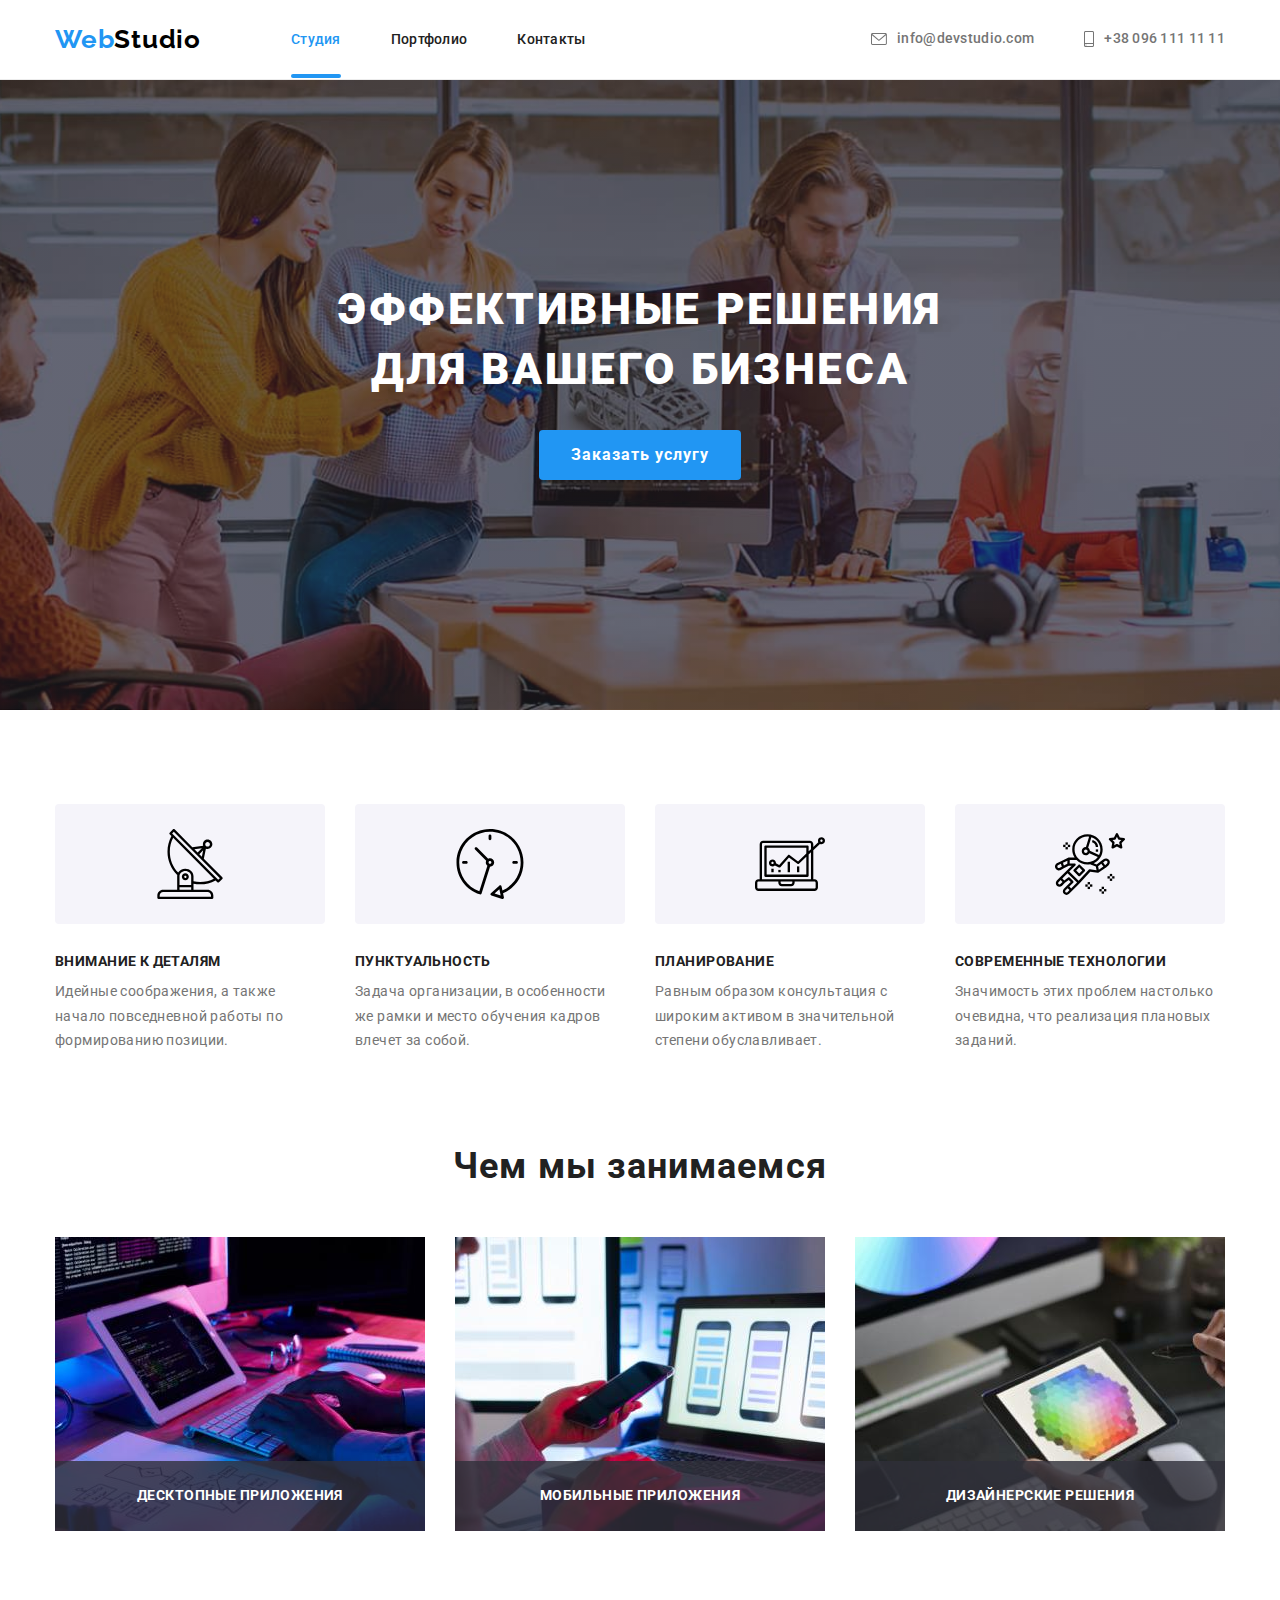
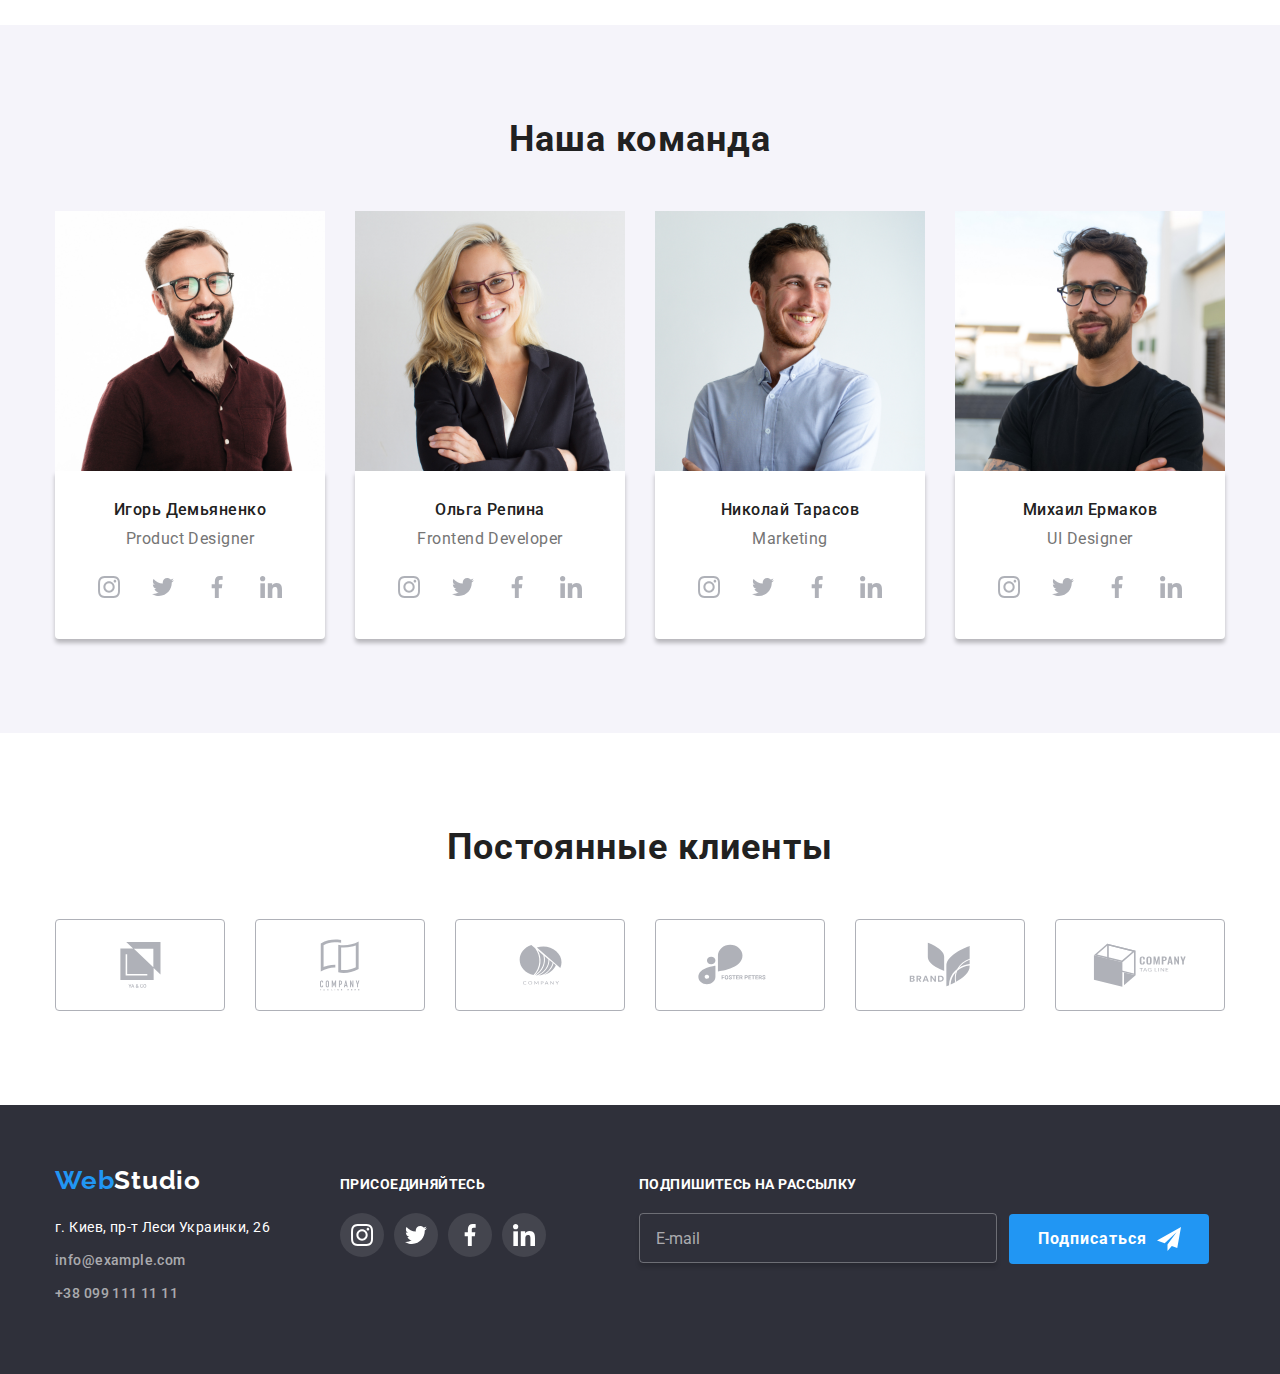
==== index.html @ 52e856c6 "files from homework-7" ====
<!DOCTYPE html>
<html lang="ru">

<head>
    <meta charset="UTF-8">
    <meta http-equiv="X-UA-Compatible" content="IE=edge">
    <meta name="viewport" content="width=device-width, initial-scale=1.0">
    <title>WebStudio</title>
    <link rel="stylesheet" href="https://cdnjs.cloudflare.com/ajax/libs/modern-normalize/1.1.0/modern-normalize.min.css"
        integrity="sha512-wpPYUAdjBVSE4KJnH1VR1HeZfpl1ub8YT/NKx4PuQ5NmX2tKuGu6U/JRp5y+Y8XG2tV+wKQpNHVUX03MfMFn9Q=="
        crossorigin="anonymous" referrerpolicy="no-referrer" />
    <link rel="stylesheet" href="https://cdnjs.cloudflare.com/ajax/libs/modern-normalize/1.1.0/modern-normalize.css"
        integrity="sha512-Y0MM+V6ymRKN2zStTqzQ227DWhhp4Mzdo6gnlRnuaNCbc+YN/ZH0sBCLTM4M0oSy9c9VKiCvd4Jk44aCLrNS5Q=="
        crossorigin="anonymous" referrerpolicy="no-referrer" /> 
    <link rel="preconnect" href="https://fonts.gstatic.com">
    <link rel="preconnect" href="https://fonts.gstatic.com">
    <link
        href="https://fonts.googleapis.com/css2?family=Raleway:wght@700&family=Roboto:wght@400;500;700;900&display=swap"
        rel="stylesheet">
    <link rel="stylesheet" href="./css/main.min.css" />

</head>

<body>
    <!--Шапка-->
    <header class="header">
        <div class="container header__container">
            <nav class="navigation">
                <a href="./index.html" lang="en" target="" rel="" class="logo navigation__logo"><span class="logo--blue">Web</span>Studio</a>
                    <ul class="list-nav header__list-nav">
                        <li class="list-nav__item"><a href="./studio.html" class="list-nav__link-nav list-nav__link-nav--current">Студия</a></li>
                        <li class="list-nav__item"><a href="./portfolio.html" class="list-nav__link-nav">Портфолио</a></li>
                        <li class="list-nav__item"><a href="" class="list-nav__link-nav">Контакты</a></li>
                    </ul>   
            </nav>
                <ul class="list-nav header__list-nav">
                    <li class="list-nav__item">
                        <a href="mailto:info@devstudio.com" class="link-mail-tel">
                            <svg class="contact-icon list-nav__contact-icon" width="16" height="12">
                                <use href="./images/icons.svg#icon-envelope"></use>
                            </svg>
                        info@devstudio.com</a>
                    </li>
                    <li class="list-nav__item">
                        <a href="tel:+380961111111" class="link-mail-tel">
                            <svg class="contact-icon list-nav__contact-icon" width="10" height="16">
                                <use href="./images/icons.svg#icon-smartphone"></use>
                            </svg>
                        +38 096 111 11 11</a>
                    </li>
                </ul>
        </div>
    </header>

    <main>
        <!--Герой + кнопка-->
        <section class="hero">
            <div class="container">
                <h1 class="hero__title">Эффективные решения <br> для вашего бизнеса</h1>
                <button type="button" class="header-button" data-modal-open>Заказать услугу</button>
            </div>
        </section>

        <!--Наши особенности-->
        <section class="section">
            <div class="container our-features">
                <h2 class="title">Наши особенности</h2>
                <ul class="features-list">
                    <li class="features-list__item">
                        <div class="features-icon">
                            <svg width="70" height="70">
                                <use href="./images/icons.svg#icon-antenna"></use>
                            </svg>
                        </div>
                        <h3 class="our-features__title">Внимание к деталям</h3>
                        <p class="features-list__text">Идейные соображения, а также начало повседневной работы по формированию позиции.</p>     
                    </li>
                    <li class="features-list__item">
                        <div class="features-icon">
                            <svg width="70" height="70">
                                <use href="./images/icons.svg#icon-clock"></use>
                            </svg>
                        </div>
                        <h3 class="our-features__title">Пунктуальность</h3>
                        <p class="features-list__text">Задача организации, в особенности же рамки и место обучения кадров влечет за собой.</p>
                    </li>
                    <li class="features-list__item">
                        <div class="features-icon">
                            <svg width="70" height="70">
                                <use href="./images/icons.svg#icon-diagram"></use>
                            </svg>
                        </div>
                        <h3 class="our-features__title">Планирование</h3>
                        <p class="features-list__text">Равным образом консультация с широким активом в значительной степени обуславливает.</p>
                    </li>
                    <li class="features-list__item">
                        <div class="features-icon">
                            <svg width="70" height="70">
                               <use href="./images/icons.svg#icon-astronaut"></use> 
                            </svg>
                        </div>
                        <h3 class="our-features__title">Современные технологии</h3>
                        <p class="features-list__text">Значимость этих проблем настолько очевидна, что реализация плановых заданий.</p>                        
                    </li>
                </ul>
            </div>
        </section>

        <!--Чем мы занимаемся-->
        <section class="what-we-do-section">
            <div class="container">
                <h2 class="what-we-do-section__title">Чем мы занимаемся</h2>
                    <ul class="img-list">
                        <li class="img-list__item">
                            <a href=""><img src="./images/whatarewedoing/box1.jpg" alt="Разработка програмного обеспечения" width="370">
                                <div class="what-we-do-thumb">
                                    <p class="what-we-do-thumb__title">Десктопные приложения </p>
                                </div>
                            </a>
                        </li>
                        <li class="img-list__item">
                            <a href=""><img src="./images/whatarewedoing/box2.jpg" alt="Разработка мобильных приложений" width="370">
                                <div class="what-we-do-thumb">
                                    <p class="what-we-do-thumb__title">Мобильные приложения </p>
                                </div>
                            </a>
                        </li>
                        <li class="img-list__item">
                            <a href=""><img src="./images/whatarewedoing/box3.jpg" alt="Дизайн" width="370">
                                <div class="what-we-do-thumb">
                                    <p class="what-we-do-thumb__title">Дизайнерские решения</p>
                                </div>
                            </a>
                        </li>
                    </ul>
            </div>
        </section>

        <!--Наша команда-->
        <section class="section section--white-background">
            <div class="container our-team">
                <h2 class="our-team__title">Наша команда</h2>
                    <ul class="team-list">
                        <li class="team-list__item">
                            <img src="./images/team/igordem.jpg" alt="Игорь Демьяненко" width="270">
                            <div class="team-member">
                                <h3 class="team-member__title">Игорь Демьяненко</h3>
                                <p class="team-member__text" lang="en">Product Designer</p>
                                <ul class="social-icons-list">
                                    <li class="social-icons-list__item">
                                        <a href="" class="social-icons-link">
                                            <svg class="social-icons-link__svg" width="22" height="22">
                                                <use href="./images/icons.svg#icon-instagram"></use>
                                            </svg>
                                        </a>
                                    </li>
                                    <li class="social-icons-list__item">
                                        <a href="" class="social-icons-link">
                                            <svg class="social-icons-link__svg" width="22" height="22">
                                                <use href="./images/icons.svg#icon-twitter"></use>
                                            </svg>
                                        </a>
                                    </li>
                                    <li class="social-icons-list__item">
                                        <a href="" class="social-icons-link">
                                            <svg class="social-icons-link__svg" class="social-icons-link-inside"width="22" height="22">
                                                <use href="./images/icons.svg#icon-facebook"></use>
                                            </svg>
                                        </a>
                                    </li>
                                    <li class="social-icons-list__item">
                                        <a href="" class="social-icons-link">
                                            <svg class="social-icons-link__svg" width="22" height="22">
                                                <use href="./images/icons.svg#icon-linkedin"></use>
                                            </svg>
                                        </a>
                                    </li>
                                </ul>
                            </div>
                        </li>
                        <li class="team-list__item">
                            <img src="./images/team/olga.jpg" alt="Ольга Репина" width="270"   class="team-photo">
                            <div class="team-member">
                                <h3 class="team-member__title">Ольга Репина</h3>
                                <p class="team-member__text" lang="en">Frontend Developer</p>
                                <ul class="social-icons-list">
                                    <li class="social-icons-list__item">
                                        <a href="" class="social-icons-link">
                                            <svg class="social-icons-link__svg" width="22" height="22">
                                                <use href="./images/icons.svg#icon-instagram"></use>
                                            </svg>
                                        </a>
                                    </li>
                                    <li class="social-icons-list__item">
                                        <a href="" class="social-icons-link">
                                            <svg class="social-icons-link__svg" width="22" height="22">
                                                <use href="./images/icons.svg#icon-twitter"></use>
                                            </svg>
                                        </a>
                                    </li>
                                    <li class="social-icons-list__item">
                                        <a href="" class="social-icons-link">
                                            <svg class="social-icons-link__svg" width="22" height="22">
                                                <use href="./images/icons.svg#icon-facebook"></use>
                                            </svg>
                                        </a>
                                    </li>
                                    <li class="social-icons-list__item">
                                        <a href="" class="social-icons-link">
                                            <svg class="social-icons-link__svg" width="22" height="22">
                                                <use href="./images/icons.svg#icon-linkedin"></use>
                                            </svg>
                                        </a>
                                    </li>
                                </ul>
                            </div>
                        </li>
                        <li class="team-list__item">
                            <img src="./images/team/tarasov.jpg" alt="Николай Тарасов" width="270"  class="team-photo">
                            <div class="team-member">
                                <h3 class="team-member__title">Николай Тарасов</h3>
                                <p class="team-member__text" lang="en">Marketing</p>
                                <ul class="social-icons-list">
                                    <li class="social-icons-list__item">
                                        <a href="" class="social-icons-link">
                                            <svg class="social-icons-link__svg" width="22" height="22">
                                                <use href="./images/icons.svg#icon-instagram"></use>
                                            </svg>
                                        </a>
                                    </li>
                                    <li class="social-icons-list__item">
                                        <a href="" class="social-icons-link">
                                            <svg class="social-icons-link__svg" width="22" height="22">
                                                <use href="./images/icons.svg#icon-twitter"></use>
                                            </svg>
                                        </a>
                                    </li>
                                    <li class="social-icons-list__item">
                                        <a href="" class="social-icons-link">
                                            <svg class="social-icons-link__svg" width="22" height="22">
                                                <use href="./images/icons.svg#icon-facebook"></use>
                                            </svg>
                                        </a>
                                    </li>
                                    <li class="social-icons-list__item">
                                        <a href="" class="social-icons-link">
                                            <svg class="social-icons-link__svg" width="22" height="22">
                                                <use href="./images/icons.svg#icon-linkedin"></use>
                                            </svg>
                                        </a>
                                    </li>
                                </ul>
                            </div>
                        </li>
                        <li class="team-list__item">
                            <img src="./images/team/ermakov.jpg" alt="Михаил Ермаков" width="270" class="team-photo">
                            <div class="team-member">
                                <h3 class="team-member__title">Михаил Ермаков</h3>
                                <p class="team-member__text" lang="en">UI Designer</p>
                                <ul class="social-icons-list">
                                    <li class="social-icons-list__item">
                                        <a href="" class="social-icons-link">
                                            <svg class="social-icons-link__svg" width="22" height="22">
                                                <use href="./images/icons.svg#icon-instagram"></use>
                                            </svg>
                                        </a>
                                    </li>
                                    <li class="social-icons-list__item">
                                        <a href="" class="social-icons-link">
                                            <svg class="social-icons-link__svg" width="22" height="22">
                                                <use href="./images/icons.svg#icon-twitter"></use>
                                            </svg>
                                        </a>
                                    </li>
                                    <li class="social-icons-list__item">
                                        <a href="" class="social-icons-link">
                                            <svg class="social-icons-link__svg" width="22" height="22">
                                                <use href="./images/icons.svg#icon-facebook"></use>
                                            </svg>
                                        </a>
                                    </li>
                                    <li class="social-icons-list__item">
                                        <a href="" class="social-icons-link">
                                            <svg class="social-icons-link__svg" width="22" height="22">
                                                <use href="./images/icons.svg#icon-linkedin"></use>
                                            </svg>
                                        </a>
                                    </li>
                                </ul>
                            </div>
                        </li>
                    </ul>
            </div>
        </section>
        
        <!--Наші клієнти-->

        <section class="our-customers">
            <div class="container">
                <h2 class="our-customers__title">Постоянные клиенты</h2>
                <ul class="our-customer-list">
                    <li class="our-customer-list__item">
                        <a href="" class="our-customer-link">
                            <svg class="our-customer-link__icon" width="41" height="46">
                                <use href="./images/icons.svg#icon-yaco"></use>
                            </svg>
                        </a>
                    </li>
                    <li class="our-customer-list__item">
                        <a href="" class="our-customer-link">
                            <svg class="our-customer-link__icon" width="40" height="52">
                                <use href="./images/icons.svg#icon-company"></use>
                            </svg>
                        </a>
                    </li>
                    <li class="our-customer-list__item">
                        <a href="" class="our-customer-link">
                            <svg class="our-customer-link__icon" width="43" height="41">
                                <use href="./images/icons.svg#icon-zernyatko"></use>
                            </svg>
                        </a>
                    </li>
                    <li class="our-customer-list__item">
                        <a href="" class="our-customer-link">
                            <svg class="our-customer-link__icon" width="84" height="41">
                                <use href="./images/icons.svg#icon-capli"></use>
                            </svg>
                        </a>
                    </li>
                    <li class="our-customer-list__item">
                        <a href="" class="our-customer-link">
                            <svg class="our-customer-link__icon" width="62" height="45">
                                <use href="./images/icons.svg#icon-brand"></use>
                            </svg>
                        </a>
                    </li>
                    <li class="our-customer-list__item">
                        <a href="" class="our-customer-link">
                            <svg class="our-customer-link__icon" width="94" height="44">
                                <use href="./images/icons.svg#icon-square"></use>
                            </svg>
                        </a>
                    </li>
                </ul>
            </div>
        </section>
    </main>

    <!-- Футер -->

    <footer class="footer">
        <div class="container footer__container">
            <div>
            <h2 class="footer__logo"> 
            <a href="./index.html" lang="en" target="" rel="" class="logo"><span class="logo--blue">Web</span><span class="logo--white">Studio</span></a></h2>
                <address class="address-footer">
                    <p class="address-footer__text">г. Киев, пр-т Леси Украинки, 26 <br></p>
                        <a href="mailto:info@example.com" class="link-mail-tel address-footer__link-mail-tel">info@example.com</a>
                        <a href="tel:+380991111111" class="link-mail-tel address-footer__link-mail-tel">+38 099 111 11 11</a>
                </address>
            </div>
            <div class="social-link-thumb footer__social-link-thumb">
                <h2 class="social-link-thumb__title">Присоединяйтесь</h2>
                    <ul class="social-icons-list">
                        <li class="social-icons-list__item">
                            <a href="" class="social-icons-link social-icons-link--grey">
                                <svg class="social-icons-link__svg--white" width="22" height="22">
                                    <use href="./images/icons.svg#icon-instagram"></use>
                                </svg>
                            </a>
                        </li>
                        <li class="social-icons-list__item">
                            <a href="" class="social-icons-link social-icons-link--grey">
                                <svg class="social-icons-link__svg--white" width="22" height="22">
                                    <use href="./images/icons.svg#icon-twitter"></use>
                                </svg>
                            </a>
                        </li>
                        <li class="social-icons-list__item">
                            <a href="" class="social-icons-link social-icons-link--grey">
                                <svg class="social-icons-link__svg--white" width="22" height="22">
                                    <use href="./images/icons.svg#icon-facebook"></use>
                                </svg>
                            </a>
                        </li>
                        <li class="social-icons-list__item">
                            <a href="" class="social-icons-link social-icons-link--grey">
                                <svg class="social-icons-link__svg--white" width="22" height="22">
                                    <use href="./images/icons.svg#icon-linkedin"></use>
                                </svg>
                            </a>
                        </li>
                    </ul>
            </div>
            <form class="sign-up footer__sign-up">
                <label for="user-email" class="sign-up__text">Подпишитесь на рассылку</label>
                <div class="telegram-sign-up-thumb">
                    <input type="email" name="user-email" id="user-email" placeholder="E-mail" class="sign-up-input footer__sign-up-input" required>
                    <button type="submit" class="sign-up-button">
                        <span>Подписаться</span>
                        <svg class="sign-up-icon sign-up-icon__sign-up-button">
                            <use href="./images/icons.svg#icon-icon-send"></use>
                        </svg>
                    </button>
                </div>
            
            </form>
        </div>
    </footer>

    <!-- Модальне вікно -->

    <div class="backdrop is-hidden" data-modal>
        <div class="modal">
            <p></p>
            <button type="button" data-modal-close class="close-button">
                <svg class="close-button__icon" width="18" height="18">
                    <use href="./images/icons.svg#icon-close-icon"></use>
                </svg>
            </button>
                <form action="#" class="modal-form">
                    <p class="modal-form__title">Оставьте свои данные, мы вам перезвоним</p>
                    <label class="modal-form-field modal-form__modal-form-field">
                        Имя
                        <span class="modal-form-input-wrapper modal-form__modal-form-input-wrapper">
                            <input type="text" class="modal-form-input-wrapper__input" name="user-name" minlength="2" pattern="[a-zA-Zа-яёА-ЯЁ]+"
                                title="Имя должно содержать символы кирилицы или латиницы" required>
                            <svg class="modal-form-input-wrapper__icon"  width="12" height="12">  
                                    <use href="./images/icons.svg#icon-person"></use>  
                            </svg>
                        </span>
                    </label>
                    <label class="modal-form-field modal-form__modal-form-field">
                        Телефон
                        <span class="modal-form-input-wrapper modal-form__modal-form-input-wrapper">
                            <input type="tel" class="modal-form-input-wrapper__input" name="user-phone" pattern="[0-9]{3}-[0-9]{3}-[0-9]{2}-[0-9]{2}"
                                title="096-000-00-00" required>
                            <svg class="modal-form-input-wrapper__icon" width="18" height="18">
                                <use href="./images/icons.svg#icon-phone-black"></use>
                            </svg>
                        </span>
                
                    </label>
                    <label class="modal-form-field modal-form__modal-form-field">
                        Почта
                        <span class="modal-form-input-wrapper modal-form__modal-form-input-wrapper">
                            <input type="email" class="modal-form-input-wrapper__input" name="email" title="mail@mail.com" required>
                            <svg class="modal-form-input-wrapper__icon" width="18" height="18">
                                <use href="./images/icons.svg#icon-email-black"></use>
                            </svg>
                        </span>
                    
                    </label>
                    <label class="modal-form-field modal-form__modal-form-field">
                        Комментарий
                        <textarea name="user-message" class="modal-form-field__modal-form-message" placeholder="Введите текст"></textarea>
                    </label>
                    <span class="modal-form-input-wrapper modal-form__modal-form-input-wrapper accept-policy__modal-form-input-wrapper">
                        <input type="checkbox" class="modal-form-checkbox visually-hidden" id="accept-policy" required>
                        <label for="accept-policy" class="modal-form-checkbox-label modal-form-input-wrapper__modal-form-checkbox-label">Соглашаюсь с рассылкой и принимаю&nbsp;<a href="#"
                                class="modal-form-label-link">Условия договора</a></label>
                    </span>
                    <button type="submit" class="modal-form-btn">Отправить</button>
                
                </form>
        </div>
    </div>
<script src="./js/modal.js"></script>
</body>
</html>

<body class="c">
    
</body>
---- css/main.min.css ----
:root{--main-black-color: #212121;--active-link: #2196f3;--paragraphs-and-contacts: #757575;--logo-black: #000000;--main-white: #ffffff;--footer-head-color-link-tel: rgba(255, 255, 255, 0.6);--hero-footer-background: #2f303a;--button-shadow: rgba(0, 0, 0, 0.15);--background-button: #f5f4fa;--secondary-font-family: "Raleway";--secondary-background-color: #f5f4fa;--border: #eeeeee;--hero-color-third: #c4c4c4;--logo-color: #afb1b8}.visually-hidden{position:absolute !important;clip:rect(1px 1px 1px 1px);clip:rect(1px, 1px, 1px, 1px);padding:0 !important;border:0 !important;height:1px !important;width:1px !important;overflow:hidden}html{box-sizing:border-box}*,*::before,*::after{box-sizing:inherit}h1,h2,h3,h4,p,ul,li{margin-top:0;margin-bottom:0;padding-top:0;padding-bottom:0;padding-left:0}img{display:block;max-width:100%;height:auto}body{font-family:Roboto, sans-serif;color:#212121;margin:0}a{text-decoration:none}ul{list-style:none}header{padding-top:24px;padding-bottom:24px}address{font-style:normal}.container{width:1200px;margin-right:auto;margin-left:auto;padding-left:15px;padding-right:15px}.section{padding-top:94px;padding-bottom:94px}.logo{font-family:var(--secondary-font-family);font-weight:bold;font-size:26px;line-height:1.19;letter-spacing:.03em;color:var(--logo-black)}.logo--blue{color:var(--active-link)}.logo--white{color:var(--main-white)}.navigation__logo{margin-right:90px}.header-button{background:var(--active-link);border:none;display:block;border-radius:4px;font-weight:bold;font-size:16px;line-height:1.87;letter-spacing:0.06em;color:var(--main-white);padding:10px 32px;margin:30px auto;font-family:inherit;cursor:pointer}.social-icons-list__item:not(:last-child){margin-right:10px}.social-icons-link{display:flex;justify-content:center;align-items:center;width:44px;height:44px;border-radius:50%;background-color:transparent;transition-property:background-color;transition-duration:250ms;transition-timing-function:cubic-bezier(0.4, 0, 0.2, 1)}.social-icons-link:hover,.social-icons-link:focus{background-color:var(--active-link)}.social-icons-link:hover .social-icons-link__svg,.social-icons-link:focus .social-icons-link__svg{fill:var(--main-white)}.social-icons-link__svg{fill:var(--logo-color);transition-property:fill;transition-duration:250ms;transition-timing-function:cubic-bezier(0.4, 0, 0.2, 1)}.social-icons-list{display:flex}.social-icons-link--grey{background-color:rgba(255,255,255,0.1);transition:background-color 250ms cubic-bezier(0.4, 0, 0.2, 1)}.social-icons-link__svg--white{fill:#ffffff}.social-icons-link--grey:hover,.social-icons-link--grey:focus{background-color:var(--active-link)}.projects-button{padding-right:22px;padding-left:22px;padding-top:6px;padding-bottom:6px;background-color:var(--background-button);border-radius:4px;font-style:normal;font-weight:500;font-size:16px;line-height:1.62;border-style:none;letter-spacing:0.03em;color:var(--main-black-color);font-family:inherit;transition:background-color 250ms cubic-bezier(0.4, 0, 0.2, 1),color 250ms cubic-bezier(0.4, 0, 0.2, 1),box-shadow 250ms cubic-bezier(0.4, 0, 0.2, 1)}.projects-button:hover,.projects-button:focus{background-color:var(--active-link);cursor:pointer;color:var(--main-white);box-shadow:0px 4px 4px var(--button-shadow)}.backdrop{position:fixed;top:0;left:0;width:100vw;height:100vh;background-color:rgba(0,0,0,0.2);opacity:1;visibility:visible;transition:opacity 500ms linear, visibility 500ms linear}.backdrop.is-hidden{opacity:0;pointer-events:none;visibility:hidden}.close-button{position:absolute;display:flex;justify-content:center;align-items:center;background-color:transparent;border:1px solid rgba(0,0,0,0.1);border-radius:50%;width:30px;height:30px;top:8px;right:8px;cursor:pointer}.close-button:hover,.close-button:focus{border-color:var(--active-link)}.close-button:hover .close-button__icon,.close-button:focus .close-button__icon{fill:#2196f3}.modal{position:absolute;display:flex;padding:40px;width:528px;height:581px;transform:translate(-50%, -50%);top:50%;left:50%;background-color:#ffffff;box-shadow:0px 1px 3px rgba(0,0,0,0.12),0px 1px 1px rgba(0,0,0,0.14),0px 2px 1px rgba(0,0,0,0.2);border-radius:4px}.modal-form{display:flex;flex-direction:column;margin:auto}.modal-form__title{text-align:center;margin-bottom:12px;font-family:Roboto;font-weight:bold;font-size:20p;line-height:1.15;letter-spacing:.03em}.modal-form-field{font-size:12px;line-height:1.16;letter-spacing:.01em}.modal-form__modal-form-field{margin-bottom:10px}.modal-form-input-wrapper{position:relative;display:block}.modal-form__modal-form-input-wrapper{margin-top:6px}.accept-policy__modal-form-input-wrapper{display:inline-flex;position:relative;justify-content:center;margin-top:0px}.modal-form-checkbox{top:10px;left:16px}.modal-form-input-wrapper__input{width:100%;height:40px;border:1px solid rgba(33,33,33,0.2);border-radius:4px;padding-left:42px;transition:border-color 250ms linear}.modal-form-input-wrapper__input:focus{outline:var(--active-link);border-color:var(--active-link)}.modal-form-input-wrapper__icon{position:absolute;display:block;top:50%;left:12px;transform:translateY(-50%);fill:black}.modal-form-input-wrapper__input:focus+.modal-form-input-wrapper__icon{fill:var(--active-link)}.modal-form-field__modal-form-message{width:100%;height:120px;margin-top:6px;border:1px solid rgba(33,33,33,0.2);border-radius:4px;padding:12px 16px;resize:none;transition:background-color 250ms linear}.modal-form-field__modal-form-message::placeholder{color:rgba(117,117,117,0.5)}.modal-form-field__modal-form-message:focus{outline:var(--active-link);border-color:var(--active-link);resize:none}.modal-form-checkbox-label{display:flex;align-items:center;font-family:Roboto;font-size:14px;line-height:1.71;letter-spacing:.03em}.modal-form-checkbox:checked+.modal-form-checkbox-label::before{width:16px;height:15px;background-image:url(../images/icon_check.svg)}.modal-form-checkbox:focus+.modal-form-checkbox-label::before{outline:1px solid var(--active-link)}.modal-form-checkbox-label::before{display:block;content:"";width:16px;height:15px;cursor:pointer;margin-right:10px;background-image:url(../images/Vector-checkbox.svg)}.modal-form-input-wrapper__modal-form-checkbox-label{margin-left:auto;margin-right:auto;margin-bottom:30px}.modal-form-label-link{text-decoration:underline;color:#2196f3}.modal-form-btn{margin:0 auto;width:200px;height:50px;background:var(--active-link);border:none;display:block;border-radius:4px;font-weight:bold;font-size:16px;line-height:1.87;letter-spacing:0.06em;color:var(--main-white);padding:10px 55px;font-family:inherit;cursor:pointer;box-shadow:0px 4px 4px rgba(0,0,0,0.15)}.sign-up-button{display:flex;align-items:center;border:none;border-radius:4px;padding-top:10px;padding-bottom:10px;padding-left:29px;padding-right:28px;font-weight:bold;font-size:16px;line-height:1.88;letter-spacing:.06em;color:var(--main-white);background-color:var(--active-link);cursor:pointer;text-align:center}.sign-up-icon{fill:var(--main-white);width:24px;height:24px}.sign-up-icon__sign-up-button{margin-left:10px}.header__container{display:flex;align-items:center}.header{border-bottom-width:1px;border-bottom-style:solid;border-bottom-color:#ececec}.list-nav{display:flex;align-items:center}.header__list-nav{margin-left:auto}.navigation{display:flex;align-items:center}.list-nav__link-nav{position:relative;font-weight:500;font-size:14px;line-height:1.14;letter-spacing:.02em;text-decoration:none;color:var(--main-black-color);padding-top:10px;padding-bottom:10px;transition-property:color;transition-duration:250ms;transition-timing-function:cubic-bezier(0.4, 0, 0.2, 1)}.list-nav__link-nav:hover,.list-nav__link-nav:focus{color:var(--active-link)}.list-nav__link-nav::after{position:absolute;display:block;content:"";width:100%;height:4px;background-color:var(--active-link);border-radius:2px;bottom:-21px;left:0;opacity:0;transition:transform 250ms cubic-bezier(0.4, 0, 0.2, 1),opacity 250ms cubic-bezier(0.4, 0, 0.2, 1)}.list-nav__link-nav:hover::after,.list-nav__link-nav:focus::after{transform:scaleX(0.5);opacity:1}.list-nav__link-nav--current{color:var(--active-link)}.list-nav__link-nav--current::after{opacity:1}.list-nav__link-nav--current::after{opacity:1}.list-nav__item:not(:last-child){margin-right:50px}.link-mail-tel{font-weight:500;font-size:14px;line-height:1.14;letter-spacing:.02em;text-decoration:none;display:flex;align-items:center;color:var(--paragraphs-and-contacts);transition-property:color;transition-duration:250ms;transition-timing-function:cubic-bezier(0.4, 0, 0.2, 1)}.link-mail-tel:hover,.link-mail-tel:focus{color:var(--active-link)}.link-mail-tel:hover .contact-icon,.link-mail-tel:focus .contact-icon{fill:var(--active-link)}.list-nav__tel{display:flex;align-items:center}.contact-icon{fill:var(--paragraphs-and-contacts);transition-property:fill;transition-duration:250ms;transition-timing-function:cubic-bezier(0.4, 0, 0.2, 1)}.list-nav__contact-icon{margin-right:10px}.hero{padding-top:200px;padding-bottom:200px;text-align:center;max-width:1600px;margin-right:auto;margin-left:auto;background-image:linear-gradient(rgba(47,48,58,0.4), rgba(47,48,58,0.4)),url(../images/hero-backround/hero.jpg);background-position:center;background-repeat:no-repeat;background-size:cover;background-clip:padding-box;background-color:var(--hero-color-third)}.hero__title{font-weight:900;font-size:44px;line-height:1.36;letter-spacing:.06em;text-align:center;text-transform:uppercase;color:var(--main-white)}.footer{padding-top:60px;padding-bottom:60px;background:var(--hero-footer-background)}.social-link-thumb__title{font-family:Roboto;font-weight:bold;font-size:14px;line-height:1.14;letter-spacing:.03em;text-transform:uppercase;color:var(--main-white);margin-bottom:20px}.footer__logo{margin-bottom:20px}.address-footer__text,.address-footer__link-mail-tel{margin-bottom:9px;display:block}.address-footer__text{font-size:14px;line-height:1.71;letter-spacing:.03em;color:var(--main-white)}.address-footer__link-mail-tel{font-size:14px;line-height:1.71;letter-spacing:.03em;color:var(--footer-head-color-link-tel)}.link-mail-tel-footer{display:block;transition:color 250ms cubic-bezier(0.4, 0, 0.2, 1)}.link-mail-tel-footer:focus,.link-mail-tel-footer:hover{color:#2196f3}.footer__container{display:flex;align-items:baseline}.footer__social-link-thumb{margin-left:70px}.sign-up__text{color:var(--main-white);font-weight:bold;font-size:14px;line-height:1.14;letter-spacing:.03em;text-transform:uppercase;align-self:flex-start}.telegram-sign-up-thumb{display:flex;align-items:baseline}.footer__sign-up{margin-left:93px}.sign-up-input{width:358px;height:50px;padding:15px 16px;border:1px solid rgba(255,255,255,0.3);border-radius:4px;box-shadow:0px 4px 4px rgba(0,0,0,0.15);background-color:transparent;color:var(--main-white)}.sign-up-input::placeholder{color:rgba(255,255,255,0.6)}.footer__sign-up-input{margin-top:20px;margin-right:12px}.features-list{display:flex}.features-list__item:not(:last-child){margin-right:30px}.what-we-do-section{padding-bottom:94px}.our-features__title{font-weight:bold;font-size:14px;line-height:1.14;letter-spacing:.03em;text-transform:uppercase;color:var(--main-black-color);margin-bottom:10px}.title{display:none}.features-list__text{width:270px;font-size:14px;line-height:1.72;letter-spacing:.03em;color:var(--paragraphs-and-contacts)}.features-icon{background-color:var(--secondary-background-color);width:270px;height:120px;display:flex;justify-content:center;align-items:center;margin-bottom:30px;border-radius:4px}.img-list{display:flex}.img-list__item{justify-content:space-between;position:relative}.img-list__item:not(:last-child){margin-right:30px}.what-we-do-section__title,.our-team__title{font-style:normal;font-weight:bold;font-size:36px;line-height:1.16;letter-spacing:.03em;text-align:center;color:var(--main-black-color);margin-bottom:50px}.what-we-do-thumb{position:absolute;display:flex;justify-content:center;align-items:center;width:100%;height:70px;background-color:rgba(47,48,58,0.8);bottom:0;right:0;overflow:auto}.what-we-do-thumb__title{text-transform:uppercase;color:#ffffff;font-family:inherit;font-style:normal;font-weight:bold;font-size:14px;line-height:1.14;letter-spacing:.03em}.section--white-background{background-color:var(--secondary-background-color)}.team-list{display:flex;margin-top:-30px;margin-left:-30px;flex-wrap:wrap}.team-list__item{margin-left:30px;margin-top:30px;flex-basis:calc((100% - 120px) / 4)}.team-member{display:flex;align-items:center;flex-direction:column;justify-content:center;background-color:var(--main-white);padding-right:auto;padding-left:auto;padding-top:30px;padding-bottom:30px;box-shadow:0px 4px 4px rgba(0,0,0,0.25);border-bottom-right-radius:4px;border-bottom-left-radius:4px}.team-member__title{margin-bottom:10px;font-weight:500;font-size:16px;line-height:1.18;letter-spacing:.03em;color:var(--main-black-color)}.team-member__text{margin-bottom:16px;font-size:16px;line-height:1.18;letter-spacing:.03em;color:var(--paragraphs-and-contacts)}.our-customers{padding-top:94px;padding-bottom:94px}.our-customers__title{margin-bottom:50px;justify-content:center;display:flex;font-size:36px;line-height:1.16;letter-spacing:.03em;color:var(--main-black-color)}.our-customer-list{display:flex;justify-content:space-between}.our-customer-list__item{display:flex}.our-customer-link{display:flex;width:170px;height:92px;border:1px solid var(--logo-color);border-radius:4px;justify-content:center;align-items:center;transition-property:border-color;transition-duration:250ms;transition-timing-function:cubic-bezier(0.4, 0, 0.2, 1)}.our-customer-link:focus,.our-customer-link:hover{border-color:var(--active-link)}.our-customer-link:focus .our-customer-link__icon,.our-customer-link:hover .our-customer-link__icon{fill:var(--active-link)}.our-customer-link__icon{fill:var(--logo-color);transition-property:fill;transition-duration:250ms;transition-timing-function:cubic-bezier(0.4, 0, 0.2, 1)}.button-section{padding-top:98px;padding-bottom:90px}.button-section__title{display:none}.portfolio-name{padding-top:20px;padding-bottom:20px;padding-right:24px;padding-left:24px;border-top:transparent;border-right-width:1px;border-right-style:solid;border-right-color:var(--border);border-left-width:1px;border-left-style:solid;border-left-color:var(--border);border-bottom-width:1px;border-bottom-style:solid;border-bottom-color:var(--border)}.portfolio-name__title{margin-bottom:4px;font-weight:bold;font-size:18px;line-height:2;letter-spacing:.06em;color:var(--main-black-color)}.button-list{display:flex;flex-wrap:wrap;justify-content:center;margin-bottom:50px}.button-section__button-list{margin-left:-8px;margin-top:-8px}.button-list__item{flex-basis:calc(100% - 40px)/5;margin-left:8px;margin-top:8px}.portfolio-name__text{font-size:16px;line-height:1.87;letter-spacing:.03em;color:var(--paragraphs-and-contacts)}.portfolio-list{display:flex;flex-wrap:wrap;margin-top:-30px;margin-left:-30px}.portfolio-list__item{margin-top:30px;margin-left:30px;flex-basis:calc((100% - 90px) / 3)}.portfolio-list__link:hover .portfolio-list-thumb,.portfolio-list__link:focus .portfolio-list-thumb{box-shadow:0px 1px 1px rgba(0,0,0,0.12),0px 4px 4px rgba(0,0,0,0.06),1px 4px 6px rgba(0,0,0,0.16);border-color:transparent}.portfolio-list-thumb{transition-property:box-shadow;transition-duration:250ms;transition-timing-function:cubic-bezier(0.4, 0, 0.2, 1)}.portfolio-list__link{transition-property:box-shadow;transition-duration:250ms;transition-timing-function:cubic-bezier(0.4, 0, 0.2, 1)}.portfolio-list-thumb__img{position:relative;overflow:hidden}.portfolio-list-thumb__text{position:absolute;background-color:rgba(33,150,243,0.9);color:#ffffff;top:0;bottom:0;height:100%;width:100%;overflow:auto;padding:63px 24px;font-size:18px;line-height:1.55;letter-spacing:.03em;opacity:0;transform:translateY(100%);transition:transform 250ms cubic-bezier(0.4, 0, 0.2, 1),opacity 250ms cubic-bezier(0.4, 0, 0.2, 1)}.portfolio-list__link:focus .portfolio-list-thumb__text,.portfolio-list__link:hover .portfolio-list-thumb__text,.portfolio-list__link:focus .portfolio-list-thumb__text{transform:translateY(0%);opacity:1}
/*# sourceMappingURL=main.min.css.map */
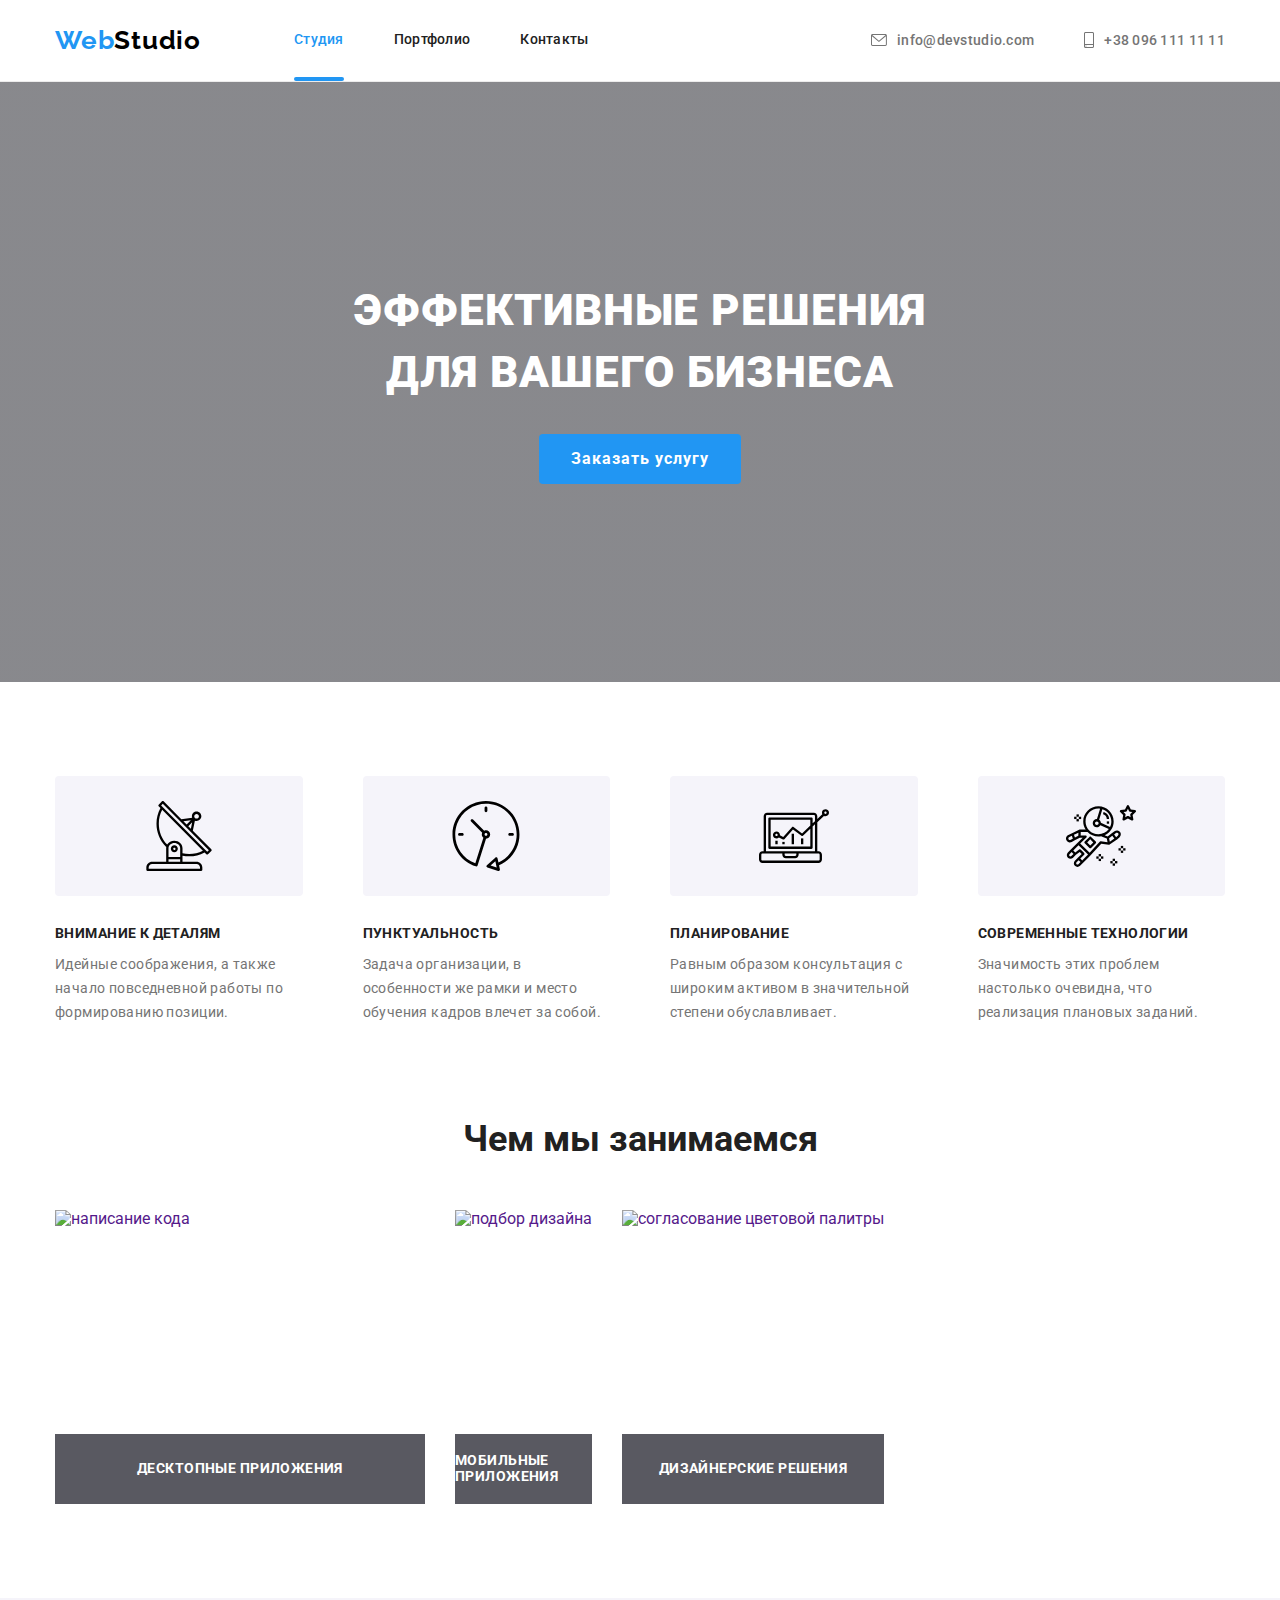
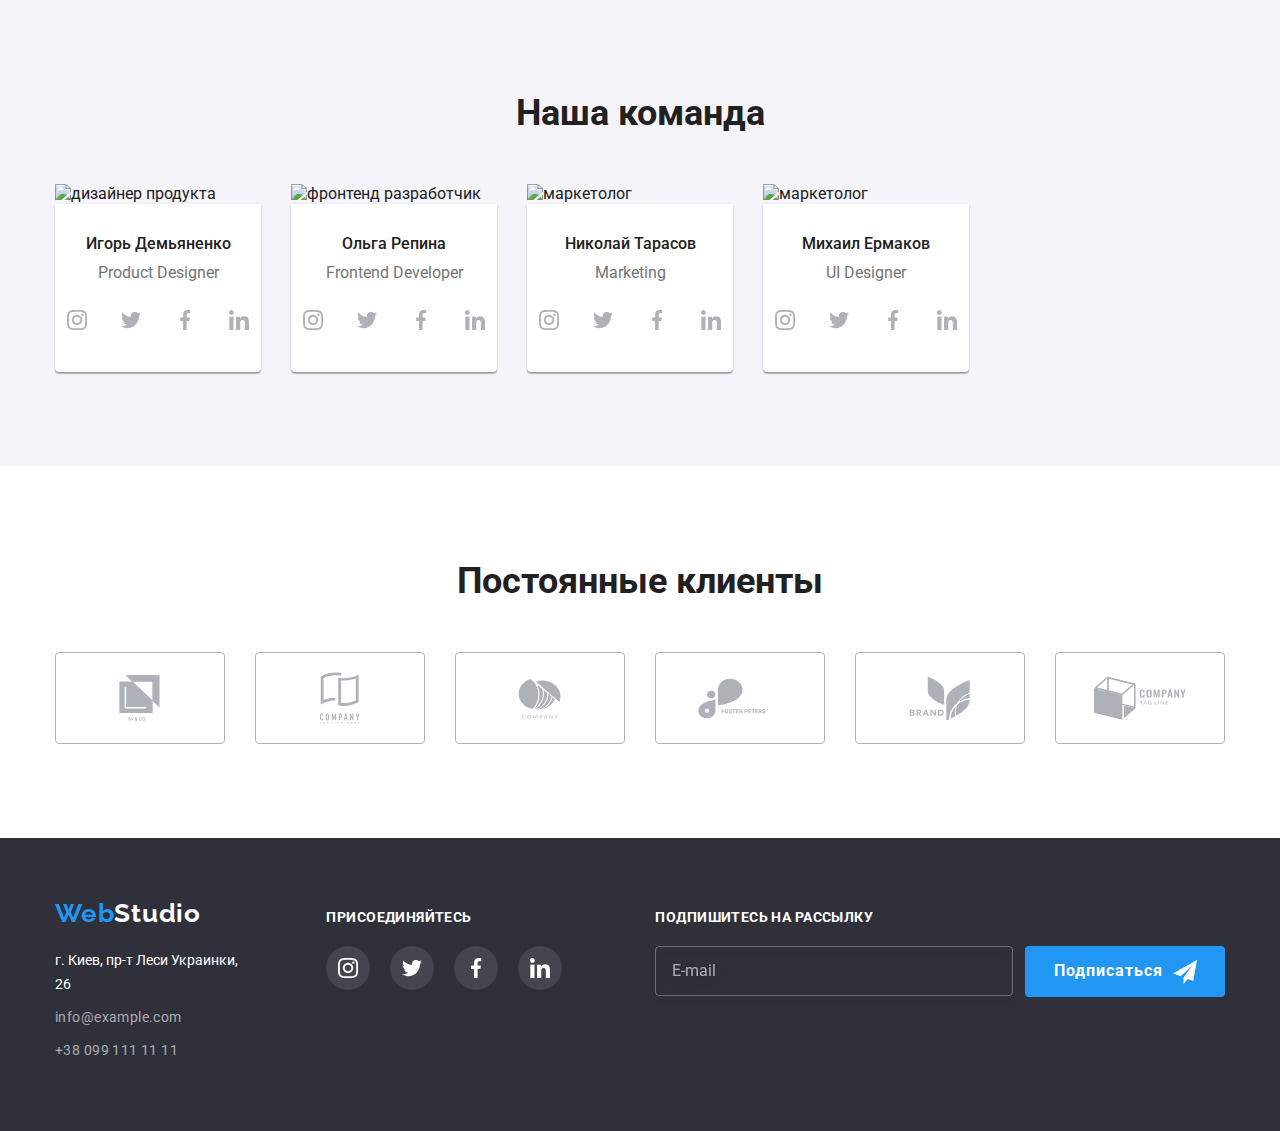
==== commit 31d4d58d: "доделка восьмой" ====
--- a/index.html
+++ b/index.html
@@ -27,108 +27,167 @@
         <div class="container header__container">
             <nav class="navigation">
                 <a href="./index.html" lang="en" target="" rel="" class="logo navigation__logo"><span class="logo--blue">Web</span>Studio</a>
-                    <ul class="list-nav header__list-nav">
-                        <li class="list-nav__item"><a href="./studio.html" class="list-nav__link-nav list-nav__link-nav--current">Студия</a></li>
-                        <li class="list-nav__item"><a href="./portfolio.html" class="list-nav__link-nav">Портфолио</a></li>
-                        <li class="list-nav__item"><a href="" class="list-nav__link-nav">Контакты</a></li>
+                    <ul class="site-nav">
+                        <li class="site-nav__item"><a href="./studio.html" class="site-nav__link site-nav__link--current">Студия</a></li>
+                        <li class="site-nav__item"><a href="./portfolio.html" class="site-nav__link">Портфолио</a></li>
+                        <li class="site-nav__item"><a href="" class="site-nav__link">Контакты</a></li>
                     </ul>   
+                <button type="button" class="burger-menu" data-menu-open>
+                    <svg class="burger-menu__icon">
+                        <use href="./images/icons.svg#icon-menu_40px" class="burger-menu__icon-item"></use>
+                    </svg>
+                </button>
             </nav>
-                <ul class="list-nav header__list-nav">
-                    <li class="list-nav__item">
-                        <a href="mailto:info@devstudio.com" class="link-mail-tel">
-                            <svg class="contact-icon list-nav__contact-icon" width="16" height="12">
+                <ul class="contacts header__contacts">
+                    <li class="contacts__item">
+                        <a href="mailto:info@devstudio.com" class="contacts__link">
+                            <svg class="contacts__icon" width="16" height="12">
                                 <use href="./images/icons.svg#icon-envelope"></use>
                             </svg>
                         info@devstudio.com</a>
                     </li>
-                    <li class="list-nav__item">
-                        <a href="tel:+380961111111" class="link-mail-tel">
-                            <svg class="contact-icon list-nav__contact-icon" width="10" height="16">
+                    <li class="contacts__item">
+                        <a href="tel:+380961111111" class="contacts__link">
+                            <svg class="contacts__icon" width="10" height="16">
                                 <use href="./images/icons.svg#icon-smartphone"></use>
                             </svg>
                         +38 096 111 11 11</a>
                     </li>
                 </ul>
         </div>
+
+        <!--mobile menu -->
+        
+        <div class="mobile-menu" data-menu>
+            <button type="button" class="mobile-menu__close-button" data-menu-close>
+                <svg class="mobile-menu__icon">
+                    <use href="./images/icons.svg#icon-close_40px" class="mobile-menu__icon-cross"></use>
+                </svg>
+            </button>
+            <nav class="mobile-navigation navigation">
+                <ul class="mobile-nav-list site-nav">
+                    <li class="site-nav__item list"><a href="./index.html" class="site-nav__link site-nav__link--current">Студия</a></li>
+                    <li class="site-nav__item list"><a href="./portfolio.html" class="site-nav__link">Портфолио</a></li>
+                    <li class="site-nav__item list"><a href="" class="site-nav__link">Контакты</a></li>
+                </ul>
+            </nav>
+            <div class="mobile-menu__contacts">
+                <ul class="mobile-auth-list contacts">
+                    <li class="contacts__item list">
+                        <a href="tel:+380961111111" class="contacts__link contacts__link--mob">+38 096 111 11 11</a>
+                    </li>
+                    <li class="contacts__item list">
+                        <a href="mailto:info@devstudio.com" class="contacts__link">info@devstudio.com</a>
+                    </li>
+                
+                </ul>
+                <ul class="mobile-social">
+                    <li class="mobile-social__item list"><a href="" class="mobile-social__link">Instagram</a></li>
+                    <li class="mobile-social__item list"><a href="" class="mobile-social__link">Twitter</a></li>
+                    <li class="mobile-social__item list"><a href="" class="mobile-social__link">Facebook</a></li>
+                    <li class="mobile-social__item list"><a href="" class="mobile-social__link">LinkedIn</a></li>
+                </ul>
+            </div>
+            
+        </div>
     </header>
+    
 
     <main>
         <!--Герой + кнопка-->
+        
         <section class="hero">
             <div class="container">
                 <h1 class="hero__title">Эффективные решения <br> для вашего бизнеса</h1>
-                <button type="button" class="header-button" data-modal-open>Заказать услугу</button>
+                <button type="button" class="hero__button button" data-modal-open>Заказать услугу</button>
             </div>
         </section>
 
         <!--Наши особенности-->
+        
         <section class="section">
-            <div class="container our-features">
-                <h2 class="title">Наши особенности</h2>
-                <ul class="features-list">
-                    <li class="features-list__item">
-                        <div class="features-icon">
+            <div class="container">
+                <h2 class="section__title--disabled ">Наши особенности</h2>
+                <ul class="features">
+                    <li class="features__item">
+                        <div class="features__icon">
                             <svg width="70" height="70">
                                 <use href="./images/icons.svg#icon-antenna"></use>
                             </svg>
                         </div>
-                        <h3 class="our-features__title">Внимание к деталям</h3>
-                        <p class="features-list__text">Идейные соображения, а также начало повседневной работы по формированию позиции.</p>     
-                    </li>
-                    <li class="features-list__item">
-                        <div class="features-icon">
+                        <h3 class="features__title">Внимание к деталям</h3>
+                        <p class="features__text">Идейные соображения, а также начало повседневной работы по формированию позиции.</p>     
+                    </li>
+                    <li class="features__item">
+                        <div class="features__icon">
                             <svg width="70" height="70">
                                 <use href="./images/icons.svg#icon-clock"></use>
                             </svg>
                         </div>
-                        <h3 class="our-features__title">Пунктуальность</h3>
-                        <p class="features-list__text">Задача организации, в особенности же рамки и место обучения кадров влечет за собой.</p>
-                    </li>
-                    <li class="features-list__item">
-                        <div class="features-icon">
+                        <h3 class="features__title">Пунктуальность</h3>
+                        <p class="features__text">Задача организации, в особенности же рамки и место обучения кадров влечет за собой.</p>
+                    </li>
+                    <li class="features__item">
+                        <div class="features__icon">
                             <svg width="70" height="70">
                                 <use href="./images/icons.svg#icon-diagram"></use>
                             </svg>
                         </div>
-                        <h3 class="our-features__title">Планирование</h3>
-                        <p class="features-list__text">Равным образом консультация с широким активом в значительной степени обуславливает.</p>
-                    </li>
-                    <li class="features-list__item">
-                        <div class="features-icon">
+                        <h3 class="features__title">Планирование</h3>
+                        <p class="features__text">Равным образом консультация с широким активом в значительной степени обуславливает.</p>
+                    </li>
+                    <li class="features__item">
+                        <div class="features__icon">
                             <svg width="70" height="70">
                                <use href="./images/icons.svg#icon-astronaut"></use> 
                             </svg>
                         </div>
-                        <h3 class="our-features__title">Современные технологии</h3>
-                        <p class="features-list__text">Значимость этих проблем настолько очевидна, что реализация плановых заданий.</p>                        
+                        <h3 class="features__title">Современные технологии</h3>
+                        <p class="features__text">Значимость этих проблем настолько очевидна, что реализация плановых заданий.</p>                        
                     </li>
                 </ul>
             </div>
         </section>
 
         <!--Чем мы занимаемся-->
-        <section class="what-we-do-section">
+        
+        <section class="section section--we-do">
             <div class="container">
-                <h2 class="what-we-do-section__title">Чем мы занимаемся</h2>
-                    <ul class="img-list">
-                        <li class="img-list__item">
-                            <a href=""><img src="./images/whatarewedoing/box1.jpg" alt="Разработка програмного обеспечения" width="370">
-                                <div class="what-we-do-thumb">
-                                    <p class="what-we-do-thumb__title">Десктопные приложения </p>
+                <h2 class="section__title">Чем мы занимаемся</h2>
+                    <ul class="works">
+                        <li class="works__item">
+                            <a href="">
+                                <picture>
+                                    <source srcset="./images/desktop-coding.webp 1x, ./images/desktop-coding@2x.webp 2x" type="image/webp">
+                                    <source srcset="./images/desktop-coding.jpg 1x, ./images/desktop-coding@2x.jpg 2x">
+                                    <img src="./images/desktop-coding.jpg" alt="написание кода" width="370" height="294" class="we-do__img">
+                                </picture>
+                                <div class="works__thumb">
+                                    <p class="works__text">Десктопные приложения </p>
                                 </div>
                             </a>
                         </li>
-                        <li class="img-list__item">
-                            <a href=""><img src="./images/whatarewedoing/box2.jpg" alt="Разработка мобильных приложений" width="370">
-                                <div class="what-we-do-thumb">
-                                    <p class="what-we-do-thumb__title">Мобильные приложения </p>
+                        <li class="works__item">
+                            <a href="">
+                                <picture>
+                                    <source srcset="./images/desktop-positioning.webp 1x, ./images/desktop-positioning@2x.webp 2x" type="image/webp">
+                                    <source srcset="./images/desktop-positioning.jpg 1x, ./images/desktop-positioning@2x.jpg 2x">
+                                    <img src="./images/desktop-positioning.jpg" alt="подбор дизайна"  class="we-do__img">
+                                </picture>
+                                <div class="works__thumb">
+                                    <p class="works__text">Мобильные приложения </p>
                                 </div>
                             </a>
                         </li>
-                        <li class="img-list__item">
-                            <a href=""><img src="./images/whatarewedoing/box3.jpg" alt="Дизайн" width="370">
-                                <div class="what-we-do-thumb">
-                                    <p class="what-we-do-thumb__title">Дизайнерские решения</p>
+                        <li class="works__item">
+                            <a href="">
+                                <picture>
+                                    <source media="min-width:1200px" srcset="./images/desktop-design.webp 1x, ./images/desktop-design@2x.webp 2x" type="image/webp">
+                                    <source media="min-width:1200px" srcset="./images/desktop-design.jpg 1x, ./images/desktop-design@2x.jpg 2x">
+                                    <img src="./images/desktop-design.jpg" alt="согласование цветовой палитры"  class="we-do__img">
+                                </picture>
+                                <div class="works__thumb">
+                                    <p class="works__text">Дизайнерские решения</p>
                                 </div>
                             </a>
                         </li>
@@ -137,40 +196,55 @@
         </section>
 
         <!--Наша команда-->
+        
         <section class="section section--white-background">
-            <div class="container our-team">
-                <h2 class="our-team__title">Наша команда</h2>
-                    <ul class="team-list">
-                        <li class="team-list__item">
-                            <img src="./images/team/igordem.jpg" alt="Игорь Демьяненко" width="270">
-                            <div class="team-member">
-                                <h3 class="team-member__title">Игорь Демьяненко</h3>
-                                <p class="team-member__text" lang="en">Product Designer</p>
-                                <ul class="social-icons-list">
-                                    <li class="social-icons-list__item">
-                                        <a href="" class="social-icons-link">
-                                            <svg class="social-icons-link__svg" width="22" height="22">
+            <div class="container">
+                <h2 class="section__title">Наша команда</h2>
+                    <ul class="team">
+                        <li class="team__item">
+                            <picture>
+                                
+                                <source media="(min-width:1200px)" srcset="./images/desktop-demyanenko.webp 1x, ./images/desktop-demyanenko@2x.webp 2x" type="image/webp">
+                                <source media="(min-width:1200px)" srcset="./images/desktop-demyanenko.jpg 1x, ./images/desktop-demyanenko@2x.jpg 2x">
+                                
+                                <source media="(min-width:768px)" srcset="./images/tablet-demyanenko.webp 1x, ./images/tablet-demyanenko@2x.webp 2x" type="image/webp">
+                                <source media="(min-width:768px)" srcset="./images/tablet-demyanenko.jpg 1x, ./images/tablet-demyanenko@2x.jpg 2x">
+                                
+                                <source media="(min-width:280px)" srcset="./images/mobile-demyanenko.webp 1x, ./images/mobile-demyanenko@2x.webp 2x" type="image/webp">
+                                <source media="(min-width:280px)" srcset="./images/mobile-demyanenko.jpg 1x, ./images/mobile-demyanenko@2x.jpg 2x">
+                                
+                                
+                                <img src="./images/tablet-demyanenko.jpg" alt="дизайнер продукта" class="team__img">
+                            </picture>
+                            
+                            <div class="team__thumb">
+                                <h3 class="team__title">Игорь Демьяненко</h3>
+                                <p class="team__text" lang="en">Product Designer</p>
+                                <ul class="social">
+                                    <li class="social__item">
+                                        <a href="" class="social__link">
+                                            <svg class="social__svg" width="22" height="22">
                                                 <use href="./images/icons.svg#icon-instagram"></use>
                                             </svg>
                                         </a>
                                     </li>
-                                    <li class="social-icons-list__item">
-                                        <a href="" class="social-icons-link">
-                                            <svg class="social-icons-link__svg" width="22" height="22">
+                                    <li class="social__item">
+                                        <a href="" class="social__link">
+                                            <svg class="social__svg" width="22" height="22">
                                                 <use href="./images/icons.svg#icon-twitter"></use>
                                             </svg>
                                         </a>
                                     </li>
-                                    <li class="social-icons-list__item">
-                                        <a href="" class="social-icons-link">
-                                            <svg class="social-icons-link__svg" class="social-icons-link-inside"width="22" height="22">
+                                    <li class="social__item">
+                                        <a href="" class="social__link">
+                                            <svg class="social__svg" width="22" height="22">
                                                 <use href="./images/icons.svg#icon-facebook"></use>
                                             </svg>
                                         </a>
                                     </li>
-                                    <li class="social-icons-list__item">
-                                        <a href="" class="social-icons-link">
-                                            <svg class="social-icons-link__svg" width="22" height="22">
+                                    <li class="social__item">
+                                        <a href="" class="social__link">
+                                            <svg class="social__svg" width="22" height="22">
                                                 <use href="./images/icons.svg#icon-linkedin"></use>
                                             </svg>
                                         </a>
@@ -178,36 +252,49 @@
                                 </ul>
                             </div>
                         </li>
-                        <li class="team-list__item">
-                            <img src="./images/team/olga.jpg" alt="Ольга Репина" width="270"   class="team-photo">
-                            <div class="team-member">
-                                <h3 class="team-member__title">Ольга Репина</h3>
-                                <p class="team-member__text" lang="en">Frontend Developer</p>
-                                <ul class="social-icons-list">
-                                    <li class="social-icons-list__item">
-                                        <a href="" class="social-icons-link">
-                                            <svg class="social-icons-link__svg" width="22" height="22">
+                        <li class="team__item">
+                            <picture>
+                                
+                                <source media="(min-width:1200px)" srcset="./images/desktop-repina.webp 1x, ./images/desktop-repina@2x.webp 2x" type="image/webp">
+                                <source media="(min-width:1200px)" srcset="./images/desktop-repina.jpg 1x, ./images/desktop-repina@2x.jpg 2x">
+                                
+                                <source media="(min-width:768px)" srcset="./images/tablet-repina.webp 1x, ./images/tablet-repina@2x.webp 2x" type="image/webp">
+                                <source media="(min-width:768px)" srcset="./images/tablet-repina.jpg 1x, ./images/tablet-repina@2x.jpg 2x">
+                                
+                                <source media="(min-width:280px)" srcset="./images/mobile-repina.webp 1x, ./images/mobile-repina@2x.webp 2x" type="image/webp">
+                                <source media="(min-width:280px)" srcset="./images/mobile-repina.jpg 1x, ./images/mobile-repina@2x.jpg 2x">
+                                                    
+                                                    
+                                <img src="./images/tablet-repina.jpg" alt="фронтенд разработчик" class="team__img">
+                            </picture>
+                            <div class="team__thumb">
+                                <h3 class="team__title">Ольга Репина</h3>
+                                <p class="team__text" lang="en">Frontend Developer</p>
+                                <ul class="social">
+                                    <li class="social__item">
+                                        <a href="" class="social__link">
+                                            <svg class="social__svg" width="22" height="22">
                                                 <use href="./images/icons.svg#icon-instagram"></use>
                                             </svg>
                                         </a>
                                     </li>
-                                    <li class="social-icons-list__item">
-                                        <a href="" class="social-icons-link">
-                                            <svg class="social-icons-link__svg" width="22" height="22">
+                                    <li class="social__item">
+                                        <a href="" class="social__link">
+                                            <svg class="social__svg" width="22" height="22">
                                                 <use href="./images/icons.svg#icon-twitter"></use>
                                             </svg>
                                         </a>
                                     </li>
-                                    <li class="social-icons-list__item">
-                                        <a href="" class="social-icons-link">
-                                            <svg class="social-icons-link__svg" width="22" height="22">
+                                    <li class="social__item">
+                                        <a href="" class="social__link">
+                                            <svg class="social__svg" width="22" height="22">
                                                 <use href="./images/icons.svg#icon-facebook"></use>
                                             </svg>
                                         </a>
                                     </li>
-                                    <li class="social-icons-list__item">
-                                        <a href="" class="social-icons-link">
-                                            <svg class="social-icons-link__svg" width="22" height="22">
+                                    <li class="social__item">
+                                        <a href="" class="social__link">
+                                            <svg class="social__svg" width="22" height="22">
                                                 <use href="./images/icons.svg#icon-linkedin"></use>
                                             </svg>
                                         </a>
@@ -215,36 +302,49 @@
                                 </ul>
                             </div>
                         </li>
-                        <li class="team-list__item">
-                            <img src="./images/team/tarasov.jpg" alt="Николай Тарасов" width="270"  class="team-photo">
-                            <div class="team-member">
-                                <h3 class="team-member__title">Николай Тарасов</h3>
-                                <p class="team-member__text" lang="en">Marketing</p>
-                                <ul class="social-icons-list">
-                                    <li class="social-icons-list__item">
-                                        <a href="" class="social-icons-link">
-                                            <svg class="social-icons-link__svg" width="22" height="22">
+                        <li class="team__item">
+                            <picture>
+                               
+                                <source media="(min-width:1200px)" srcset="./images/desktop-tarasov.webp 1x, ./images/desktop-tarasov@2x.webp 2x" type="image/webp">
+                                <source media="(min-width:1200px)" srcset="./images/desktop-tarasov.jpg 1x, ./images/desktop-tarasov@2x.jpg 2x">
+                                
+                                <source media="(min-width:768px)" srcset="./images/tablet-tarasov.webp 1x, ./images/tablet-tarasov@2x.webp 2x" type="image/webp">
+                                <source media="(min-width:768px)" srcset="./images/tablet-tarasov.jpg 1x, ./images/tablet-tarasov@2x.jpg 2x">
+                                
+                                <source media="(min-width:280px)" srcset="./images/mobile-tarasov.webp 1x, ./images/mobile-tarasov@2x.webp 2x" type="image/webp">
+                                <source media="(min-width:280px)" srcset="./images/mobile-tarasov.jpg 1x, ./images/mobile-tarasov@2x.jpg 2x">
+                            
+                            
+                                <img src="./images/tablet-tarasov.jpg" alt="маркетолог" class="team__img">
+                            </picture>
+                            <div class="team__thumb">
+                                <h3 class="team__title">Николай Тарасов</h3>
+                                <p class="team__text" lang="en">Marketing</p>
+                                <ul class="social">
+                                    <li class="social__item">
+                                        <a href="" class="social__link">
+                                            <svg class="social__svg" width="22" height="22">
                                                 <use href="./images/icons.svg#icon-instagram"></use>
                                             </svg>
                                         </a>
                                     </li>
-                                    <li class="social-icons-list__item">
-                                        <a href="" class="social-icons-link">
-                                            <svg class="social-icons-link__svg" width="22" height="22">
+                                    <li class="social__item">
+                                        <a href="" class="social__link">
+                                            <svg class="social__svg" width="22" height="22">
                                                 <use href="./images/icons.svg#icon-twitter"></use>
                                             </svg>
                                         </a>
                                     </li>
-                                    <li class="social-icons-list__item">
-                                        <a href="" class="social-icons-link">
-                                            <svg class="social-icons-link__svg" width="22" height="22">
+                                    <li class="social__item">
+                                        <a href="" class="social__link">
+                                            <svg class="social__svg" width="22" height="22">
                                                 <use href="./images/icons.svg#icon-facebook"></use>
                                             </svg>
                                         </a>
                                     </li>
-                                    <li class="social-icons-list__item">
-                                        <a href="" class="social-icons-link">
-                                            <svg class="social-icons-link__svg" width="22" height="22">
+                                    <li class="social__item">
+                                        <a href="" class="social__link">
+                                            <svg class="social__svg" width="22" height="22">
                                                 <use href="./images/icons.svg#icon-linkedin"></use>
                                             </svg>
                                         </a>
@@ -252,36 +352,49 @@
                                 </ul>
                             </div>
                         </li>
-                        <li class="team-list__item">
-                            <img src="./images/team/ermakov.jpg" alt="Михаил Ермаков" width="270" class="team-photo">
-                            <div class="team-member">
-                                <h3 class="team-member__title">Михаил Ермаков</h3>
-                                <p class="team-member__text" lang="en">UI Designer</p>
-                                <ul class="social-icons-list">
-                                    <li class="social-icons-list__item">
-                                        <a href="" class="social-icons-link">
-                                            <svg class="social-icons-link__svg" width="22" height="22">
+                        <li class="team__item">
+                                <picture>
+                                    
+                                    <source media="(min-width:1200px)" srcset="./images/desktop-ermakov.webp 1x, ./images/desktop-ermakov@2x.webp 2x" type="image/webp">
+                                    <source media="(min-width:1200px)" srcset="./images/desktop-ermakov.jpg 1x, ./images/desktop-ermakov@2x.jpg 2x">
+                                    
+                                    <source media="(min-width:768px)" srcset="./images/tablet-ermakov.webp 1x, ./images/tablet-ermakov@2x.webp 2x" type="image/webp">
+                                    <source media="(min-width:768px)" srcset="./images/tablet-ermakov.jpg 1x, ./images/tablet-ermakov@2x.jpg 2x">
+                                    
+                                    <source media="(min-width:280px)" srcset="./images/mobile-ermakov.webp 1x, ./images/mobile-ermakov@2x.webp 2x" type="image/webp">
+                                    <source media="(min-width:280px)" srcset="./images/mobile-ermakov.jpg 1x, ./images/mobile-ermakov@2x.jpg 2x">
+                                
+                                
+                                    <img src="./images/tablet-ermakov.jpg" alt="маркетолог" class="team__img">
+                                </picture>
+                            <div class="team__thumb">
+                                <h3 class="team__title">Михаил Ермаков</h3>
+                                <p class="team__text" lang="en">UI Designer</p>
+                                <ul class="social">
+                                    <li class="social__item">
+                                        <a href="" class="social__link">
+                                            <svg class="social__svg" width="22" height="22">
                                                 <use href="./images/icons.svg#icon-instagram"></use>
                                             </svg>
                                         </a>
                                     </li>
-                                    <li class="social-icons-list__item">
-                                        <a href="" class="social-icons-link">
-                                            <svg class="social-icons-link__svg" width="22" height="22">
+                                    <li class="social__item">
+                                        <a href="" class="social__link">
+                                            <svg class="social__svg" width="22" height="22">
                                                 <use href="./images/icons.svg#icon-twitter"></use>
                                             </svg>
                                         </a>
                                     </li>
-                                    <li class="social-icons-list__item">
-                                        <a href="" class="social-icons-link">
-                                            <svg class="social-icons-link__svg" width="22" height="22">
+                                    <li class="social__item">
+                                        <a href="" class="social__link">
+                                            <svg class="social__svg" width="22" height="22">
                                                 <use href="./images/icons.svg#icon-facebook"></use>
                                             </svg>
                                         </a>
                                     </li>
-                                    <li class="social-icons-list__item">
-                                        <a href="" class="social-icons-link">
-                                            <svg class="social-icons-link__svg" width="22" height="22">
+                                    <li class="social__item">
+                                        <a href="" class="social__link">
+                                            <svg class="social__svg" width="22" height="22">
                                                 <use href="./images/icons.svg#icon-linkedin"></use>
                                             </svg>
                                         </a>
@@ -295,48 +408,48 @@
         
         <!--Наші клієнти-->
 
-        <section class="our-customers">
+        <section class="section">
             <div class="container">
-                <h2 class="our-customers__title">Постоянные клиенты</h2>
-                <ul class="our-customer-list">
-                    <li class="our-customer-list__item">
-                        <a href="" class="our-customer-link">
-                            <svg class="our-customer-link__icon" width="41" height="46">
+                <h2 class="section__title">Постоянные клиенты</h2>
+                <ul class="customers">
+                    <li class="customers__item">
+                        <a href="" class="customers__link">
+                            <svg class="customers__icon" width="41" height="46">
                                 <use href="./images/icons.svg#icon-yaco"></use>
                             </svg>
                         </a>
                     </li>
-                    <li class="our-customer-list__item">
-                        <a href="" class="our-customer-link">
-                            <svg class="our-customer-link__icon" width="40" height="52">
+                    <li class="customers__item">
+                        <a href="" class="customers__link">
+                            <svg class="customers__icon" width="40" height="52">
                                 <use href="./images/icons.svg#icon-company"></use>
                             </svg>
                         </a>
                     </li>
-                    <li class="our-customer-list__item">
-                        <a href="" class="our-customer-link">
-                            <svg class="our-customer-link__icon" width="43" height="41">
+                    <li class="customers__item">
+                        <a href="" class="customers__link">
+                            <svg class="customers__icon" width="43" height="41">
                                 <use href="./images/icons.svg#icon-zernyatko"></use>
                             </svg>
                         </a>
                     </li>
-                    <li class="our-customer-list__item">
-                        <a href="" class="our-customer-link">
-                            <svg class="our-customer-link__icon" width="84" height="41">
+                    <li class="customers__item">
+                        <a href="" class="customers__link">
+                            <svg class="customers__icon" width="84" height="41">
                                 <use href="./images/icons.svg#icon-capli"></use>
                             </svg>
                         </a>
                     </li>
-                    <li class="our-customer-list__item">
-                        <a href="" class="our-customer-link">
-                            <svg class="our-customer-link__icon" width="62" height="45">
+                    <li class="customers__item">
+                        <a href="" class="customers__link">
+                            <svg class="customers__icon" width="62" height="45">
                                 <use href="./images/icons.svg#icon-brand"></use>
                             </svg>
                         </a>
                     </li>
-                    <li class="our-customer-list__item">
-                        <a href="" class="our-customer-link">
-                            <svg class="our-customer-link__icon" width="94" height="44">
+                    <li class="customers__item">
+                        <a href="" class="customers__link">
+                            <svg class="customers__icon" width="94" height="44">
                                 <use href="./images/icons.svg#icon-square"></use>
                             </svg>
                         </a>
@@ -350,55 +463,57 @@
 
     <footer class="footer">
         <div class="container footer__container">
-            <div>
-            <h2 class="footer__logo"> 
-            <a href="./index.html" lang="en" target="" rel="" class="logo"><span class="logo--blue">Web</span><span class="logo--white">Studio</span></a></h2>
-                <address class="address-footer">
-                    <p class="address-footer__text">г. Киев, пр-т Леси Украинки, 26 <br></p>
-                        <a href="mailto:info@example.com" class="link-mail-tel address-footer__link-mail-tel">info@example.com</a>
-                        <a href="tel:+380991111111" class="link-mail-tel address-footer__link-mail-tel">+38 099 111 11 11</a>
+            <div class="footer-contacts-tablet">
+            <div class="footer-contacts">
+            <h2 class="footer__title">Подвал</h2>
+            <a href="./index.html" lang="en" target="" rel="" class="logo footer__logo"><span class="logo--blue">Web</span><span class="logo--white">Studio</span></a></h2>
+                <address class="address">
+                    <p class="address__text">г. Киев, пр-т Леси Украинки, 26</p>
+                        <a href="mailto:info@example.com" class="address__link ">info@example.com</a>
+                        <a href="tel:+380991111111" class="address__link">+38 099 111 11 11</a>
                 </address>
             </div>
-            <div class="social-link-thumb footer__social-link-thumb">
-                <h2 class="social-link-thumb__title">Присоединяйтесь</h2>
-                    <ul class="social-icons-list">
-                        <li class="social-icons-list__item">
-                            <a href="" class="social-icons-link social-icons-link--grey">
-                                <svg class="social-icons-link__svg--white" width="22" height="22">
+            <div class="footer-social footer__footer-social">
+                <h2 class="footer-social__title">Присоединяйтесь</h2>
+                    <ul class="footer-social-list">
+                        <li class="footer-social-list__item">
+                            <a href="" class="footer-social-list__link">
+                                <svg class="footer-social-list__svg" width="22" height="22">
                                     <use href="./images/icons.svg#icon-instagram"></use>
                                 </svg>
                             </a>
                         </li>
-                        <li class="social-icons-list__item">
-                            <a href="" class="social-icons-link social-icons-link--grey">
-                                <svg class="social-icons-link__svg--white" width="22" height="22">
+                        <li class="footer-social-list__item">
+                            <a href="" class="footer-social-list__link">
+                                <svg class="footer-social-list__svg" width="22" height="22">
                                     <use href="./images/icons.svg#icon-twitter"></use>
                                 </svg>
                             </a>
                         </li>
-                        <li class="social-icons-list__item">
-                            <a href="" class="social-icons-link social-icons-link--grey">
-                                <svg class="social-icons-link__svg--white" width="22" height="22">
+                        <li class="footer-social-list__item">
+                            <a href="" class="footer-social-list__link">
+                                <svg class="footer-social-list__svg" width="22" height="22">
                                     <use href="./images/icons.svg#icon-facebook"></use>
                                 </svg>
                             </a>
                         </li>
-                        <li class="social-icons-list__item">
-                            <a href="" class="social-icons-link social-icons-link--grey">
-                                <svg class="social-icons-link__svg--white" width="22" height="22">
+                        <li class="footer-social-list__item">
+                            <a href="" class="footer-social-list__link">
+                                <svg class="footer-social-list__svg" width="22" height="22">
                                     <use href="./images/icons.svg#icon-linkedin"></use>
                                 </svg>
                             </a>
                         </li>
                     </ul>
             </div>
-            <form class="sign-up footer__sign-up">
-                <label for="user-email" class="sign-up__text">Подпишитесь на рассылку</label>
-                <div class="telegram-sign-up-thumb">
-                    <input type="email" name="user-email" id="user-email" placeholder="E-mail" class="sign-up-input footer__sign-up-input" required>
-                    <button type="submit" class="sign-up-button">
+            </div>
+            <form class="form footer__form">
+                <label for="user-email" class="form__label">Подпишитесь на рассылку</label>
+                <div class="form-thumb">
+                    <input type="email" name="user-email" id="user-email" placeholder="E-mail" class="form__input footer__form-thumb" required>
+                    <button type="submit" class="form__button">
                         <span>Подписаться</span>
-                        <svg class="sign-up-icon sign-up-icon__sign-up-button">
+                        <svg class="form__icon">
                             <use href="./images/icons.svg#icon-icon-send"></use>
                         </svg>
                     </button>
@@ -420,55 +535,52 @@
             </button>
                 <form action="#" class="modal-form">
                     <p class="modal-form__title">Оставьте свои данные, мы вам перезвоним</p>
-                    <label class="modal-form-field modal-form__modal-form-field">
+                    <label class="modal-form__label">
                         Имя
-                        <span class="modal-form-input-wrapper modal-form__modal-form-input-wrapper">
-                            <input type="text" class="modal-form-input-wrapper__input" name="user-name" minlength="2" pattern="[a-zA-Zа-яёА-ЯЁ]+"
+                        <span class="modal-form__wrapper">
+                            <input type="text" class="modal-form__input" name="user-name" minlength="2" pattern="[a-zA-Zа-яёА-ЯЁ]+"
                                 title="Имя должно содержать символы кирилицы или латиницы" required>
-                            <svg class="modal-form-input-wrapper__icon"  width="12" height="12">  
+                            <svg class="modal-form__icon"  width="12" height="12">  
                                     <use href="./images/icons.svg#icon-person"></use>  
                             </svg>
                         </span>
                     </label>
-                    <label class="modal-form-field modal-form__modal-form-field">
+                    <label class="modal-form__label">
                         Телефон
-                        <span class="modal-form-input-wrapper modal-form__modal-form-input-wrapper">
-                            <input type="tel" class="modal-form-input-wrapper__input" name="user-phone" pattern="[0-9]{3}-[0-9]{3}-[0-9]{2}-[0-9]{2}"
+                        <span class="modal-form__wrapper">
+                            <input type="tel" class="modal-form__input" name="user-phone" pattern="[0-9]{3}-[0-9]{3}-[0-9]{2}-[0-9]{2}"
                                 title="096-000-00-00" required>
-                            <svg class="modal-form-input-wrapper__icon" width="18" height="18">
+                            <svg class="modal-form__icon" width="18" height="18">
                                 <use href="./images/icons.svg#icon-phone-black"></use>
                             </svg>
                         </span>
                 
                     </label>
-                    <label class="modal-form-field modal-form__modal-form-field">
+                    <label class="modal-form__label">
                         Почта
-                        <span class="modal-form-input-wrapper modal-form__modal-form-input-wrapper">
-                            <input type="email" class="modal-form-input-wrapper__input" name="email" title="mail@mail.com" required>
-                            <svg class="modal-form-input-wrapper__icon" width="18" height="18">
+                        <span class="modal-form__wrapper">
+                            <input type="email" class="modal-form__input" name="email" title="mail@mail.com" required>
+                            <svg class="modal-form__icon" width="18" height="18">
                                 <use href="./images/icons.svg#icon-email-black"></use>
                             </svg>
                         </span>
                     
                     </label>
-                    <label class="modal-form-field modal-form__modal-form-field">
+                    <label class="modal-form__label">
                         Комментарий
-                        <textarea name="user-message" class="modal-form-field__modal-form-message" placeholder="Введите текст"></textarea>
+                        <textarea name="user-message" class="modal-form__textarea" placeholder="Введите текст"></textarea>
                     </label>
-                    <span class="modal-form-input-wrapper modal-form__modal-form-input-wrapper accept-policy__modal-form-input-wrapper">
-                        <input type="checkbox" class="modal-form-checkbox visually-hidden" id="accept-policy" required>
-                        <label for="accept-policy" class="modal-form-checkbox-label modal-form-input-wrapper__modal-form-checkbox-label">Соглашаюсь с рассылкой и принимаю&nbsp;<a href="#"
-                                class="modal-form-label-link">Условия договора</a></label>
+                    <span class="modal-form__wrapper modal-form__wrapper--checkbox">
+                        <input type="checkbox" class="modal-form__checkbox visually-hidden" id="accept-policy" required>
+                        <label for="accept-policy" class="modal-form__label--checkbox">Соглашаюсь с рассылкой и принимаю&nbsp;<a href="#"
+                                class="modal-form__link">Условия договора</a></label>
                     </span>
-                    <button type="submit" class="modal-form-btn">Отправить</button>
+                    <button type="submit" class="modal-form__button">Отправить</button>
                 
                 </form>
         </div>
     </div>
 <script src="./js/modal.js"></script>
+<script src="./js/mobile-menu.js"></script>
 </body>
 </html>
-
-<body class="c">
-    
-</body>--- a/css/main.min.css
+++ b/css/main.min.css
@@ -1,2 +1,2 @@
-:root{--main-black-color: #212121;--active-link: #2196f3;--paragraphs-and-contacts: #757575;--logo-black: #000000;--main-white: #ffffff;--footer-head-color-link-tel: rgba(255, 255, 255, 0.6);--hero-footer-background: #2f303a;--button-shadow: rgba(0, 0, 0, 0.15);--background-button: #f5f4fa;--secondary-font-family: "Raleway";--secondary-background-color: #f5f4fa;--border: #eeeeee;--hero-color-third: #c4c4c4;--logo-color: #afb1b8}.visually-hidden{position:absolute !important;clip:rect(1px 1px 1px 1px);clip:rect(1px, 1px, 1px, 1px);padding:0 !important;border:0 !important;height:1px !important;width:1px !important;overflow:hidden}html{box-sizing:border-box}*,*::before,*::after{box-sizing:inherit}h1,h2,h3,h4,p,ul,li{margin-top:0;margin-bottom:0;padding-top:0;padding-bottom:0;padding-left:0}img{display:block;max-width:100%;height:auto}body{font-family:Roboto, sans-serif;color:#212121;margin:0}a{text-decoration:none}ul{list-style:none}header{padding-top:24px;padding-bottom:24px}address{font-style:normal}.container{width:1200px;margin-right:auto;margin-left:auto;padding-left:15px;padding-right:15px}.section{padding-top:94px;padding-bottom:94px}.logo{font-family:var(--secondary-font-family);font-weight:bold;font-size:26px;line-height:1.19;letter-spacing:.03em;color:var(--logo-black)}.logo--blue{color:var(--active-link)}.logo--white{color:var(--main-white)}.navigation__logo{margin-right:90px}.header-button{background:var(--active-link);border:none;display:block;border-radius:4px;font-weight:bold;font-size:16px;line-height:1.87;letter-spacing:0.06em;color:var(--main-white);padding:10px 32px;margin:30px auto;font-family:inherit;cursor:pointer}.social-icons-list__item:not(:last-child){margin-right:10px}.social-icons-link{display:flex;justify-content:center;align-items:center;width:44px;height:44px;border-radius:50%;background-color:transparent;transition-property:background-color;transition-duration:250ms;transition-timing-function:cubic-bezier(0.4, 0, 0.2, 1)}.social-icons-link:hover,.social-icons-link:focus{background-color:var(--active-link)}.social-icons-link:hover .social-icons-link__svg,.social-icons-link:focus .social-icons-link__svg{fill:var(--main-white)}.social-icons-link__svg{fill:var(--logo-color);transition-property:fill;transition-duration:250ms;transition-timing-function:cubic-bezier(0.4, 0, 0.2, 1)}.social-icons-list{display:flex}.social-icons-link--grey{background-color:rgba(255,255,255,0.1);transition:background-color 250ms cubic-bezier(0.4, 0, 0.2, 1)}.social-icons-link__svg--white{fill:#ffffff}.social-icons-link--grey:hover,.social-icons-link--grey:focus{background-color:var(--active-link)}.projects-button{padding-right:22px;padding-left:22px;padding-top:6px;padding-bottom:6px;background-color:var(--background-button);border-radius:4px;font-style:normal;font-weight:500;font-size:16px;line-height:1.62;border-style:none;letter-spacing:0.03em;color:var(--main-black-color);font-family:inherit;transition:background-color 250ms cubic-bezier(0.4, 0, 0.2, 1),color 250ms cubic-bezier(0.4, 0, 0.2, 1),box-shadow 250ms cubic-bezier(0.4, 0, 0.2, 1)}.projects-button:hover,.projects-button:focus{background-color:var(--active-link);cursor:pointer;color:var(--main-white);box-shadow:0px 4px 4px var(--button-shadow)}.backdrop{position:fixed;top:0;left:0;width:100vw;height:100vh;background-color:rgba(0,0,0,0.2);opacity:1;visibility:visible;transition:opacity 500ms linear, visibility 500ms linear}.backdrop.is-hidden{opacity:0;pointer-events:none;visibility:hidden}.close-button{position:absolute;display:flex;justify-content:center;align-items:center;background-color:transparent;border:1px solid rgba(0,0,0,0.1);border-radius:50%;width:30px;height:30px;top:8px;right:8px;cursor:pointer}.close-button:hover,.close-button:focus{border-color:var(--active-link)}.close-button:hover .close-button__icon,.close-button:focus .close-button__icon{fill:#2196f3}.modal{position:absolute;display:flex;padding:40px;width:528px;height:581px;transform:translate(-50%, -50%);top:50%;left:50%;background-color:#ffffff;box-shadow:0px 1px 3px rgba(0,0,0,0.12),0px 1px 1px rgba(0,0,0,0.14),0px 2px 1px rgba(0,0,0,0.2);border-radius:4px}.modal-form{display:flex;flex-direction:column;margin:auto}.modal-form__title{text-align:center;margin-bottom:12px;font-family:Roboto;font-weight:bold;font-size:20p;line-height:1.15;letter-spacing:.03em}.modal-form-field{font-size:12px;line-height:1.16;letter-spacing:.01em}.modal-form__modal-form-field{margin-bottom:10px}.modal-form-input-wrapper{position:relative;display:block}.modal-form__modal-form-input-wrapper{margin-top:6px}.accept-policy__modal-form-input-wrapper{display:inline-flex;position:relative;justify-content:center;margin-top:0px}.modal-form-checkbox{top:10px;left:16px}.modal-form-input-wrapper__input{width:100%;height:40px;border:1px solid rgba(33,33,33,0.2);border-radius:4px;padding-left:42px;transition:border-color 250ms linear}.modal-form-input-wrapper__input:focus{outline:var(--active-link);border-color:var(--active-link)}.modal-form-input-wrapper__icon{position:absolute;display:block;top:50%;left:12px;transform:translateY(-50%);fill:black}.modal-form-input-wrapper__input:focus+.modal-form-input-wrapper__icon{fill:var(--active-link)}.modal-form-field__modal-form-message{width:100%;height:120px;margin-top:6px;border:1px solid rgba(33,33,33,0.2);border-radius:4px;padding:12px 16px;resize:none;transition:background-color 250ms linear}.modal-form-field__modal-form-message::placeholder{color:rgba(117,117,117,0.5)}.modal-form-field__modal-form-message:focus{outline:var(--active-link);border-color:var(--active-link);resize:none}.modal-form-checkbox-label{display:flex;align-items:center;font-family:Roboto;font-size:14px;line-height:1.71;letter-spacing:.03em}.modal-form-checkbox:checked+.modal-form-checkbox-label::before{width:16px;height:15px;background-image:url(../images/icon_check.svg)}.modal-form-checkbox:focus+.modal-form-checkbox-label::before{outline:1px solid var(--active-link)}.modal-form-checkbox-label::before{display:block;content:"";width:16px;height:15px;cursor:pointer;margin-right:10px;background-image:url(../images/Vector-checkbox.svg)}.modal-form-input-wrapper__modal-form-checkbox-label{margin-left:auto;margin-right:auto;margin-bottom:30px}.modal-form-label-link{text-decoration:underline;color:#2196f3}.modal-form-btn{margin:0 auto;width:200px;height:50px;background:var(--active-link);border:none;display:block;border-radius:4px;font-weight:bold;font-size:16px;line-height:1.87;letter-spacing:0.06em;color:var(--main-white);padding:10px 55px;font-family:inherit;cursor:pointer;box-shadow:0px 4px 4px rgba(0,0,0,0.15)}.sign-up-button{display:flex;align-items:center;border:none;border-radius:4px;padding-top:10px;padding-bottom:10px;padding-left:29px;padding-right:28px;font-weight:bold;font-size:16px;line-height:1.88;letter-spacing:.06em;color:var(--main-white);background-color:var(--active-link);cursor:pointer;text-align:center}.sign-up-icon{fill:var(--main-white);width:24px;height:24px}.sign-up-icon__sign-up-button{margin-left:10px}.header__container{display:flex;align-items:center}.header{border-bottom-width:1px;border-bottom-style:solid;border-bottom-color:#ececec}.list-nav{display:flex;align-items:center}.header__list-nav{margin-left:auto}.navigation{display:flex;align-items:center}.list-nav__link-nav{position:relative;font-weight:500;font-size:14px;line-height:1.14;letter-spacing:.02em;text-decoration:none;color:var(--main-black-color);padding-top:10px;padding-bottom:10px;transition-property:color;transition-duration:250ms;transition-timing-function:cubic-bezier(0.4, 0, 0.2, 1)}.list-nav__link-nav:hover,.list-nav__link-nav:focus{color:var(--active-link)}.list-nav__link-nav::after{position:absolute;display:block;content:"";width:100%;height:4px;background-color:var(--active-link);border-radius:2px;bottom:-21px;left:0;opacity:0;transition:transform 250ms cubic-bezier(0.4, 0, 0.2, 1),opacity 250ms cubic-bezier(0.4, 0, 0.2, 1)}.list-nav__link-nav:hover::after,.list-nav__link-nav:focus::after{transform:scaleX(0.5);opacity:1}.list-nav__link-nav--current{color:var(--active-link)}.list-nav__link-nav--current::after{opacity:1}.list-nav__link-nav--current::after{opacity:1}.list-nav__item:not(:last-child){margin-right:50px}.link-mail-tel{font-weight:500;font-size:14px;line-height:1.14;letter-spacing:.02em;text-decoration:none;display:flex;align-items:center;color:var(--paragraphs-and-contacts);transition-property:color;transition-duration:250ms;transition-timing-function:cubic-bezier(0.4, 0, 0.2, 1)}.link-mail-tel:hover,.link-mail-tel:focus{color:var(--active-link)}.link-mail-tel:hover .contact-icon,.link-mail-tel:focus .contact-icon{fill:var(--active-link)}.list-nav__tel{display:flex;align-items:center}.contact-icon{fill:var(--paragraphs-and-contacts);transition-property:fill;transition-duration:250ms;transition-timing-function:cubic-bezier(0.4, 0, 0.2, 1)}.list-nav__contact-icon{margin-right:10px}.hero{padding-top:200px;padding-bottom:200px;text-align:center;max-width:1600px;margin-right:auto;margin-left:auto;background-image:linear-gradient(rgba(47,48,58,0.4), rgba(47,48,58,0.4)),url(../images/hero-backround/hero.jpg);background-position:center;background-repeat:no-repeat;background-size:cover;background-clip:padding-box;background-color:var(--hero-color-third)}.hero__title{font-weight:900;font-size:44px;line-height:1.36;letter-spacing:.06em;text-align:center;text-transform:uppercase;color:var(--main-white)}.footer{padding-top:60px;padding-bottom:60px;background:var(--hero-footer-background)}.social-link-thumb__title{font-family:Roboto;font-weight:bold;font-size:14px;line-height:1.14;letter-spacing:.03em;text-transform:uppercase;color:var(--main-white);margin-bottom:20px}.footer__logo{margin-bottom:20px}.address-footer__text,.address-footer__link-mail-tel{margin-bottom:9px;display:block}.address-footer__text{font-size:14px;line-height:1.71;letter-spacing:.03em;color:var(--main-white)}.address-footer__link-mail-tel{font-size:14px;line-height:1.71;letter-spacing:.03em;color:var(--footer-head-color-link-tel)}.link-mail-tel-footer{display:block;transition:color 250ms cubic-bezier(0.4, 0, 0.2, 1)}.link-mail-tel-footer:focus,.link-mail-tel-footer:hover{color:#2196f3}.footer__container{display:flex;align-items:baseline}.footer__social-link-thumb{margin-left:70px}.sign-up__text{color:var(--main-white);font-weight:bold;font-size:14px;line-height:1.14;letter-spacing:.03em;text-transform:uppercase;align-self:flex-start}.telegram-sign-up-thumb{display:flex;align-items:baseline}.footer__sign-up{margin-left:93px}.sign-up-input{width:358px;height:50px;padding:15px 16px;border:1px solid rgba(255,255,255,0.3);border-radius:4px;box-shadow:0px 4px 4px rgba(0,0,0,0.15);background-color:transparent;color:var(--main-white)}.sign-up-input::placeholder{color:rgba(255,255,255,0.6)}.footer__sign-up-input{margin-top:20px;margin-right:12px}.features-list{display:flex}.features-list__item:not(:last-child){margin-right:30px}.what-we-do-section{padding-bottom:94px}.our-features__title{font-weight:bold;font-size:14px;line-height:1.14;letter-spacing:.03em;text-transform:uppercase;color:var(--main-black-color);margin-bottom:10px}.title{display:none}.features-list__text{width:270px;font-size:14px;line-height:1.72;letter-spacing:.03em;color:var(--paragraphs-and-contacts)}.features-icon{background-color:var(--secondary-background-color);width:270px;height:120px;display:flex;justify-content:center;align-items:center;margin-bottom:30px;border-radius:4px}.img-list{display:flex}.img-list__item{justify-content:space-between;position:relative}.img-list__item:not(:last-child){margin-right:30px}.what-we-do-section__title,.our-team__title{font-style:normal;font-weight:bold;font-size:36px;line-height:1.16;letter-spacing:.03em;text-align:center;color:var(--main-black-color);margin-bottom:50px}.what-we-do-thumb{position:absolute;display:flex;justify-content:center;align-items:center;width:100%;height:70px;background-color:rgba(47,48,58,0.8);bottom:0;right:0;overflow:auto}.what-we-do-thumb__title{text-transform:uppercase;color:#ffffff;font-family:inherit;font-style:normal;font-weight:bold;font-size:14px;line-height:1.14;letter-spacing:.03em}.section--white-background{background-color:var(--secondary-background-color)}.team-list{display:flex;margin-top:-30px;margin-left:-30px;flex-wrap:wrap}.team-list__item{margin-left:30px;margin-top:30px;flex-basis:calc((100% - 120px) / 4)}.team-member{display:flex;align-items:center;flex-direction:column;justify-content:center;background-color:var(--main-white);padding-right:auto;padding-left:auto;padding-top:30px;padding-bottom:30px;box-shadow:0px 4px 4px rgba(0,0,0,0.25);border-bottom-right-radius:4px;border-bottom-left-radius:4px}.team-member__title{margin-bottom:10px;font-weight:500;font-size:16px;line-height:1.18;letter-spacing:.03em;color:var(--main-black-color)}.team-member__text{margin-bottom:16px;font-size:16px;line-height:1.18;letter-spacing:.03em;color:var(--paragraphs-and-contacts)}.our-customers{padding-top:94px;padding-bottom:94px}.our-customers__title{margin-bottom:50px;justify-content:center;display:flex;font-size:36px;line-height:1.16;letter-spacing:.03em;color:var(--main-black-color)}.our-customer-list{display:flex;justify-content:space-between}.our-customer-list__item{display:flex}.our-customer-link{display:flex;width:170px;height:92px;border:1px solid var(--logo-color);border-radius:4px;justify-content:center;align-items:center;transition-property:border-color;transition-duration:250ms;transition-timing-function:cubic-bezier(0.4, 0, 0.2, 1)}.our-customer-link:focus,.our-customer-link:hover{border-color:var(--active-link)}.our-customer-link:focus .our-customer-link__icon,.our-customer-link:hover .our-customer-link__icon{fill:var(--active-link)}.our-customer-link__icon{fill:var(--logo-color);transition-property:fill;transition-duration:250ms;transition-timing-function:cubic-bezier(0.4, 0, 0.2, 1)}.button-section{padding-top:98px;padding-bottom:90px}.button-section__title{display:none}.portfolio-name{padding-top:20px;padding-bottom:20px;padding-right:24px;padding-left:24px;border-top:transparent;border-right-width:1px;border-right-style:solid;border-right-color:var(--border);border-left-width:1px;border-left-style:solid;border-left-color:var(--border);border-bottom-width:1px;border-bottom-style:solid;border-bottom-color:var(--border)}.portfolio-name__title{margin-bottom:4px;font-weight:bold;font-size:18px;line-height:2;letter-spacing:.06em;color:var(--main-black-color)}.button-list{display:flex;flex-wrap:wrap;justify-content:center;margin-bottom:50px}.button-section__button-list{margin-left:-8px;margin-top:-8px}.button-list__item{flex-basis:calc(100% - 40px)/5;margin-left:8px;margin-top:8px}.portfolio-name__text{font-size:16px;line-height:1.87;letter-spacing:.03em;color:var(--paragraphs-and-contacts)}.portfolio-list{display:flex;flex-wrap:wrap;margin-top:-30px;margin-left:-30px}.portfolio-list__item{margin-top:30px;margin-left:30px;flex-basis:calc((100% - 90px) / 3)}.portfolio-list__link:hover .portfolio-list-thumb,.portfolio-list__link:focus .portfolio-list-thumb{box-shadow:0px 1px 1px rgba(0,0,0,0.12),0px 4px 4px rgba(0,0,0,0.06),1px 4px 6px rgba(0,0,0,0.16);border-color:transparent}.portfolio-list-thumb{transition-property:box-shadow;transition-duration:250ms;transition-timing-function:cubic-bezier(0.4, 0, 0.2, 1)}.portfolio-list__link{transition-property:box-shadow;transition-duration:250ms;transition-timing-function:cubic-bezier(0.4, 0, 0.2, 1)}.portfolio-list-thumb__img{position:relative;overflow:hidden}.portfolio-list-thumb__text{position:absolute;background-color:rgba(33,150,243,0.9);color:#ffffff;top:0;bottom:0;height:100%;width:100%;overflow:auto;padding:63px 24px;font-size:18px;line-height:1.55;letter-spacing:.03em;opacity:0;transform:translateY(100%);transition:transform 250ms cubic-bezier(0.4, 0, 0.2, 1),opacity 250ms cubic-bezier(0.4, 0, 0.2, 1)}.portfolio-list__link:focus .portfolio-list-thumb__text,.portfolio-list__link:hover .portfolio-list-thumb__text,.portfolio-list__link:focus .portfolio-list-thumb__text{transform:translateY(0%);opacity:1}
+:root{--main-black-color: #212121;--active-link: #2196f3;--paragraphs-and-contacts: #757575;--logo-black: #000000;--main-white: #ffffff;--footer-head-color-link-tel: rgba(255, 255, 255, 0.6);--hero-footer-background: #2f303a;--button-shadow: rgba(0, 0, 0, 0.15);--background-button: #f5f4fa;--secondary-font-family: "Raleway";--secondary-background-color: #f5f4fa;--border: #eeeeee;--hero-color-third: #c4c4c4;--logo-color: #afb1b8}.site-nav__link,.mobile-social__link{padding:8px 0;text-decoration:none;transition:color 250ms cubic-bezier(0.4, 0, 0.2, 1)}.site-nav__link:hover,.mobile-social__link:hover,.site-nav__link:focus,.mobile-social__link:focus{color:#2196f3}.footer-social__title,.form__label{color:#fff;font-weight:bold;font-size:14px;line-height:1.14;letter-spacing:0.03em;text-transform:uppercase;align-self:flex-start}.social{display:flex;justify-content:center;align-content:center;margin-top:16px}.visually-hidden{position:absolute !important;clip:rect(1px 1px 1px 1px);clip:rect(1px, 1px, 1px, 1px);padding:0 !important;border:0 !important;height:1px !important;width:1px !important;overflow:hidden}html{box-sizing:border-box}*,*::before,*::after{box-sizing:inherit}h1,h2,h3,h4,p,ul,li{margin-top:0;margin-bottom:0;padding-top:0;padding-bottom:0;padding-left:0}img{display:block;max-width:100%;height:auto}body{font-family:Roboto, sans-serif;color:#212121;margin:0}a{text-decoration:none}ul{list-style:none}header{padding-top:24px;padding-bottom:24px}address{font-style:normal}.list{list-style-type:none}.container{margin-left:auto;margin-right:auto;padding-left:15px;padding-right:15px}@media screen and (min-width: 479px){.container{width:480px;margin:0 auto}}@media screen and (min-width: 768px){.container{width:768px}}@media screen and (min-width: 1200px){.container{width:1200px}}.section{padding-top:60px;padding-bottom:60px}.section--white-background{background-color:var(--secondary-background-color)}@media screen and (min-width: 1200px){.section{padding-top:94px;padding-bottom:94px}}.section--we-do{padding-top:0}@media screen and (max-width: 1199px){.section--we-do{display:none}}@media screen and (min-width: 1200px){.section--we-do{display:block}}.logo{font-family:var(--secondary-font-family);font-weight:bold;display:block;font-size:26px;line-height:1.19;letter-spacing:.03em;color:var(--logo-black)}.logo--blue{color:var(--active-link)}.logo--white{color:var(--main-white)}.section__title{font-size:28px;line-height:1.18;font-weight:bold;text-align:center;margin-bottom:30px;margin-bottom:50px;font-size:36px;line-height:1.17}.section__title--disabled{display:none}.hero__button{background:var(--active-link);border:none;display:block;border-radius:4px;font-weight:bold;font-size:16px;line-height:1.87;letter-spacing:0.06em;color:var(--main-white);padding:10px 32px;margin:0 auto;font-family:inherit;cursor:pointer}.social{display:flex}.social__item:not(:last-child){margin-right:10px}.social__link{display:flex;justify-content:center;align-items:center;width:44px;height:44px;border-radius:50%;background-color:transparent;transition-property:background-color;transition-duration:250ms;transition-timing-function:cubic-bezier(0.4, 0, 0.2, 1)}.social__link:hover,.social__link:focus{background-color:var(--active-link)}.social__link:hover .social__svg,.social__link:focus .social__svg{fill:var(--main-white)}.social__svg{fill:var(--logo-color);transition-property:fill;transition-duration:250ms;transition-timing-function:cubic-bezier(0.4, 0, 0.2, 1)}.social-icons-link__svg--white{fill:#ffffff}.footer-social-list{display:flex}.footer-social-list__item:not(:last-child){margin-right:10px}.footer-social-list__link{display:flex;justify-content:center;align-items:center;width:44px;height:44px;border-radius:50%;background-color:transparent;transition-property:background-color;transition-duration:250ms;transition-timing-function:cubic-bezier(0.4, 0, 0.2, 1)}.footer-social-list__link:hover,.footer-social-list__link:focus{background-color:var(--active-link)}.footer-social-list__link{background-color:rgba(255,255,255,0.1);transition:background-color 250ms cubic-bezier(0.4, 0, 0.2, 1)}.footer-social-list__svg{fill:#ffffff}.footer-social-list__link:hover,.footer-social-list__link:focus{background-color:var(--active-link)}.button-list__button{padding-right:22px;padding-left:22px;padding-top:6px;padding-bottom:6px;background-color:var(--background-button);border-radius:4px;font-style:normal;font-weight:500;font-size:16px;line-height:1.62;border-style:none;letter-spacing:0.03em;color:var(--main-black-color);font-family:inherit;transition:background-color 250ms cubic-bezier(0.4, 0, 0.2, 1),color 250ms cubic-bezier(0.4, 0, 0.2, 1),box-shadow 250ms cubic-bezier(0.4, 0, 0.2, 1)}.button-list__button:hover,.button-list__button:focus{background-color:var(--active-link);cursor:pointer;color:var(--main-white);box-shadow:0px 4px 4px var(--button-shadow)}.backdrop{position:fixed;top:0;left:0;width:100vw;height:100vh;background-color:rgba(0,0,0,0.2);opacity:1;visibility:visible;transition:opacity 500ms linear, visibility 500ms linear}.backdrop.is-hidden{opacity:0;pointer-events:none;visibility:hidden}.close-button{position:absolute;display:flex;justify-content:center;align-items:center;background-color:transparent;border:1px solid rgba(0,0,0,0.1);border-radius:50%;width:30px;height:30px;top:8px;right:8px;cursor:pointer}.close-button:hover,.close-button:focus{border-color:var(--active-link)}.close-button:hover .close-button__icon,.close-button:focus .close-button__icon{fill:#2196f3}.modal{position:absolute;display:flex;padding:40px;width:528px;height:581px;transform:translate(-50%, -50%);top:50%;left:50%;background-color:#ffffff;box-shadow:0px 1px 3px rgba(0,0,0,0.12),0px 1px 1px rgba(0,0,0,0.14),0px 2px 1px rgba(0,0,0,0.2);border-radius:4px}@media screen and (max-width: 1199px){.modal{max-width:450px;max-height:609px}}@media screen and (min-width: 1200px){.modal{max-width:528px;max-height:581px}}.modal-form{display:flex;flex-direction:column;margin:auto}.modal-form__title{text-align:center;margin-bottom:12px;font-family:Roboto;font-weight:bold;font-size:20p;line-height:1.15;letter-spacing:.03em}.modal-form__label{font-size:12px;line-height:1.16;letter-spacing:.01em;margin-bottom:10px}.modal-form__wrapper{position:relative;display:block;margin-top:6px}.modal-form__wrapper--checkbox{display:inline-flex;position:relative;justify-content:center;margin-top:0px}.modal-form__checkbox{top:10px;left:16px}.modal-form__input{width:100%;height:40px;border:1px solid rgba(33,33,33,0.2);border-radius:4px;padding-left:42px;transition:border-color 250ms linear}.modal-form__input:focus{outline:var(--active-link);border-color:var(--active-link)}.modal-form__icon{position:absolute;display:block;top:50%;left:12px;transform:translateY(-50%);fill:black}.modal-form__input:focus+.modal-form__icon{fill:var(--active-link)}.modal-form__textarea{width:100%;height:120px;margin-top:6px;border:1px solid rgba(33,33,33,0.2);border-radius:4px;padding:12px 16px;resize:none;transition:background-color 250ms linear}.modal-form__textarea::placeholder{color:rgba(117,117,117,0.5)}.modal-form__textarea:focus{outline:var(--active-link);border-color:var(--active-link);resize:none}.modal-form__label--checkbox{display:flex;align-items:center;font-family:Roboto;font-size:14px;line-height:1.71;letter-spacing:.03em;margin-left:auto;margin-right:auto;margin-bottom:30px}.modal-form__checkbox:checked+.modal-form__label--checkbox::before{width:16px;height:15px;background-image:url(../images/icon_check.svg)}.modal-form__checkbox:focus+.modal-form__label--checkbox::before{outline:1px solid var(--active-link)}.modal-form__label--checkbox::before{display:block;content:"";width:16px;height:15px;cursor:pointer;margin-right:10px;background-image:url(../images/Vector-checkbox.svg)}.modal-form__link{text-decoration:underline;color:#2196f3}.modal-form__button{margin:0 auto;width:200px;height:50px;background:var(--active-link);border:none;display:block;border-radius:4px;font-weight:bold;font-size:16px;line-height:1.87;letter-spacing:0.06em;color:var(--main-white);padding:10px 55px;font-family:inherit;cursor:pointer;box-shadow:0px 4px 4px rgba(0,0,0,0.15)}.form__button{display:flex;align-items:center;border:none;border-radius:4px;padding-top:10px;padding-bottom:10px;padding-left:29px;padding-right:28px;font-weight:bold;font-size:16px;line-height:1.88;letter-spacing:.06em;color:var(--main-white);background-color:var(--active-link);cursor:pointer;text-align:center}.form__icon{fill:var(--main-white);width:24px;height:24px}.form__icon{margin-left:10px}.header{border-bottom-width:1px;border-bottom-style:solid;border-bottom-color:#ececec}.contacts__icon{fill:var(--paragraphs-and-contacts);transition-property:fill;transition-duration:250ms;transition-timing-function:cubic-bezier(0.4, 0, 0.2, 1);margin-right:10px}@media screen and (max-width: 767px){.header{padding-top:16px;padding-bottom:16px;max-height:60px}}@media screen and (min-width: 768px){.header{padding-top:21px;padding-bottom:21px}.header__container{display:flex;align-items:center;justify-content:space-between}}@media screen and (min-width: 1200px){.header{padding-top:24px;padding-bottom:25px}}.navigation{display:flex;align-items:center;justify-content:space-between;font-weight:500;font-size:14px;line-height:1.14;letter-spacing:0.02em;color:var(--main-text-color);list-style-type:none}@media screen and (min-width: 768px){.navigation{display:flex;align-items:center;justify-content:center}}.navigation__logo-text{color:var(--logo-color)}.site-nav{margin-left:88px}@media screen and (max-width: 767px){.site-nav{display:none}}@media screen and (min-width: 768px){.site-nav{display:flex;align-items:center;justify-content:center}}@media screen and (min-width: 1200px){.site-nav{display:flex;align-items:center;justify-content:center;margin-left:93px}}@media screen and (max-width: 767px){.site-nav__item:not(:last-child){margin-bottom:32px}}@media screen and (min-width: 768px){.site-nav__item+.site-nav__item{margin-left:50px}}.site-nav__link{display:block;color:var(--main-black-color);text-decoration:none}.site-nav__link--current{position:relative;color:var(--active-link)}@media screen and (min-width: 768px){.site-nav__link--current::after{position:absolute;content:"";display:block;bottom:-25px;border-radius:2px;width:100%;height:4px;background-color:var(--active-link)}}@media screen and (max-width: 767px){.contacts{display:none}}@media screen and (min-width: 768px){.contacts{margin-left:auto}}@media screen and (min-width: 1200px){.contacts{display:flex;align-items:center;justify-content:center;margin-left:auto;padding-top:0;padding-bottom:0}}@media screen and (max-width: 767px){.contacts__item:not(:last-child){margin-bottom:32px}}@media screen and (min-width: 768px) and (max-width: 1199px){.contacts__item:not(:last-child){margin-bottom:10px}}@media screen and (min-width: 1200px){.contacts__item+.contacts__item{margin-left:50px}}.contacts__link{font-weight:500;color:#757575;text-decoration:none;letter-spacing:0.02em;color:var(--paragraphs-and-contacts);transition-property:color;transition-duration:250ms;transition-timing-function:cubic-bezier(0.4, 0, 0.2, 1)}.contacts__link:hover,.contacts__link:focus{color:#2196f3}.contacts__link:hover .contacts__icon,.contacts__link:focus .contacts__icon{fill:var(--active-link)}@media screen and (max-width: 767px){.contacts__link{font-size:24px;line-height:1.17}}@media screen and (min-width: 768px){.contacts__link{font-size:12px;line-height:1.17;display:flex;align-items:center;justify-content:start}}@media screen and (min-width: 1200px){.contacts__link{font-size:14px;line-height:1.2;display:flex;align-items:center;justify-content:center}}.contacts__link--mob{font-size:34px;line-height:1.18;color:#2196f3}.burger-menu{background-color:transparent;border:none;width:40px;height:40px;padding:0;cursor:pointer;transform:fill 250ms cubic-bezier(0.4, 0, 0.2, 1)}.burger-menu:hover,.burger-menu:focus .burger-menu__icon-item{fill:#2196f3}@media screen and (min-width: 768px){.burger-menu{display:none}}.burger-menu__icon{width:100%;height:100%}@media screen and (max-width: 767px){.mobile-menu{position:fixed;display:flex;flex-direction:column;justify-content:space-between;z-index:1000;left:0;top:0;width:100vw;height:100vh;padding:48px 40px;background-color:#fff;opacity:0;visibility:hidden;pointer-events:none;transition:opacity 250ms cubic-bezier(0.4, 0, 0.2, 1),visibility 250ms cubic-bezier(0.4, 0, 0.2, 1)}}@media screen and (min-width: 768px){.mobile-menu{display:none}}.mobile-menu.is-open{opacity:1;visibility:visible;pointer-events:auto}.mobile-menu__close-button{border:none;background-color:transparent;padding:0;position:absolute;top:10px;right:15px;width:40px;height:40px}.mobile-menu__close-button:hover,.mobile-menu__close-button:focus .mobile-menu__icon-cross{fill:#2196f3}.mobile-menu__icon{width:100%;height:100%}@media screen and (max-width: 767px){.mobile-navigation{display:block;font-size:40px;line-height:1.18}}@media screen and (max-width: 767px){.mobile-nav-list{display:block;margin-left:0}}@media screen and (max-width: 767px){.mobile-auth-list{display:block;margin-bottom:64px}}.mobile-social{display:flex;align-items:center;justify-content:flex-start}.mobile-social__item{position:relative}.mobile-social__item+.mobile-social__item{margin-left:20px}.mobile-social__item:not(:last-child)::after{position:absolute;content:"";display:block;border:1px solid rgba(33,33,33,0.2);width:22px;left:100%;top:50%;transform:rotate(90deg)}.mobile-social__link{color:#2196f3;font-size:18px;line-height:1.22;letter-spacing:0.02em}.hero{letter-spacing:0.06em;text-align:center;display:flex;align-items:center;background-color:#c4c4c4;height:600px;background-position:center;background-size:cover;margin:0 auto}@media screen and (max-width: 767px){.hero{background-image:linear-gradient(rgba(47,48,58,0.4), rgba(47,48,58,0.4)),url("../images/mobile-hero.jpg")}}@media screen and (min-device-pixel-ratio: 2) and (max-width: 767px), (min-resolution: 192dpi) and (max-width: 767px), (min-resolution: 2dppx) and (max-width: 767px){.hero{background-image:linear-gradient(rgba(47,48,58,0.4), rgba(47,48,58,0.4)),url(../images/mobile-hero@2x.jpg)}}@media screen and (min-width: 768px){.hero{background-image:linear-gradient(rgba(47,48,58,0.4), rgba(47,48,58,0.4)),url(../images/tablet-hero.jpg)}}@media screen and (min-device-pixel-ratio: 2) and (min-width: 768px), (min-resolution: 192dpi) and (min-width: 768px), (min-resolution: 2dppx) and (min-width: 768px){.hero{background-image:linear-gradient(rgba(47,48,58,0.4), rgba(47,48,58,0.4)),url(../images/tablet-hero@2x.jpg)}}@media screen and (min-width: 1200px){.hero{background-image:linear-gradient(rgba(47,48,58,0.4), rgba(47,48,58,0.4)),url(../images/desktop-hero.jpg);padding-top:200px;padding-bottom:200px;max-height:600px}}@media screen and (min-device-pixel-ratio: 2) and (min-width: 1200px), (min-resolution: 192dpi) and (min-width: 1200px), (min-resolution: 2dppx) and (min-width: 1200px){.hero{background-image:linear-gradient(rgba(47,48,58,0.4), rgba(47,48,58,0.4)),url(../images/desktop-hero@2x.jpg)}}.hero__title{margin-bottom:30px;font-weight:900;font-size:26px;line-height:1.6;color:#fff;text-transform:uppercase}@media screen and (min-width: 1200px){.hero__title{font-size:44px;line-height:1.4}}.footer__title{display:none}.footer{padding-top:60px;padding-bottom:60px;background-color:#2f303a;background-position:center;max-height:603px}@media screen and (max-width: 480px){.footer{max-width:480px;max-height:603px}}@media screen and (max-width: 767px){.footer__container{max-width:450px}}@media screen and (min-width: 1200px){.footer__container{display:flex;align-items:baseline}}.footer-contacts{display:flex;flex-direction:column;align-items:center}@media screen and (min-width: 768px){.footer-contacts{margin:0}}@media screen and (min-width: 1200px){.footer-contacts{display:inline-block}}.footer-contacts-tablet{display:flex;flex-direction:column;justify-content:center}@media screen and (min-width: 768px) and (max-width: 1199px){.footer-contacts-tablet{display:flex;flex-direction:row;justify-content:space-around;align-items:center;align-items:baseline}}@media screen and (min-width: 1200px){.footer-contacts-tablet{flex-direction:row;align-items:baseline}}.footer__logo{margin-bottom:20px}@media screen and (min-width: 320px) and (max-width: 1199px){.footer__logo{text-align:center}}.logo--white{color:#fff}.address{font-size:14px;line-height:1.7;font-style:normal;display:flex;flex-direction:column;align-items:center}@media screen and (min-width: 320px) and (max-width: 1199px){.address{text-align:center}}@media screen and (min-width: 1200px){.address{display:block}}.address__text{color:#fff;text-decoration:none;margin-bottom:8px}@media screen and (min-width: 1200px){.address__text{margin-bottom:9px}}.address__link{font-size:14px;line-height:1.71;letter-spacing:.03em;color:var(--footer-head-color-link-tel);display:block;transition:color 250ms cubic-bezier(0.4, 0, 0.2, 1)}.address__link:focus,.address__link:hover{color:#2196f3}@media screen and (min-width: 1200px){.address__link{margin-bottom:9px}}.footer-social{display:flex;flex-direction:column;align-items:center;margin-top:60px}@media screen and (max-width: 767px){.footer-social{margin-top:60px}}@media screen and (min-width: 1200px){.footer-social{display:block;margin-left:70px;margin-top:0px}}@media screen and (max-width: 767px){.footer-social__title{margin:0 auto}}@media screen and (min-width: 768px){.footer-social__title{align-self:center}}.footer-social-list{display:flex;margin-top:20px}.footer-social-list__item{display:flex;align-items:center;justify-content:center;width:44px;height:44px;margin-left:10px;flex-basis:calc((100% - 40px) / 4)}.footer-social-list__item:nth-child(1){margin-left:0}.footer-social-list__link{display:flex;align-items:center;justify-content:center;width:100%;height:100%;border-radius:50%;background-color:rgba(255,255,255,0.1);fill:#fff;transition:background-color 250ms cubic-bezier(0.4, 0, 0.2, 1),fill 250ms cubic-bezier(0.4, 0, 0.2, 1)}.footer-social-list__link:hover,.footer-social-list__link:focus{background-color:#2196f3;fill:#fff}.footer-social-list__svg{width:20px;height:20px;align-self:center;margin:0 auto}.form{display:flex;max-width:450px;margin-top:60px;flex-direction:column;justify-content:center}@media screen and (min-width: 768px) and (max-width: 1199px){.form{display:flex;flex-direction:column;justify-content:center;margin:60px auto 0}}@media screen and (min-width: 1200px){.form{margin-top:0;margin-bottom:0;max-width:570px}}@media screen and (min-width: 1200px){.footer__form{margin-left:93px}}@media screen and (max-width: 1199px){.form__label{display:block;margin:0 auto;margin-bottom:20px}}.form-thumb{display:flex;flex-direction:column;align-items:center;width:100%}@media screen and (min-width: 1200px){.form-thumb{display:flex;flex-direction:row;align-items:baseline;margin-top:20px}}.form__input{height:50px;width:100%;padding:15px 16px;border:1px solid rgba(255,255,255,0.3);border-radius:4px;filter:drop-shadow(0px 4px 4px rgba(0,0,0,0.15));background-color:transparent;color:#fff}.form__input::placeholder{color:rgba(255,255,255,0.6)}@media screen and (min-width: 1200px){.form__input{width:358px;margin-right:12px}}.form__button{display:flex;align-items:center;justify-content:center;padding-top:10px;padding-bottom:10px;padding-left:29px;padding-right:28px}@media screen and (max-width: 1199px){.form__button{margin-top:20px}}.form__icon{width:24px;height:24px;margin-left:10px}.features__title{font-weight:bold;font-size:14px;line-height:1.14;letter-spacing:.03em;text-transform:uppercase;color:var(--main-black-color);text-align:center;margin-bottom:10px}.features__text{font-size:14px;line-height:1.72;letter-spacing:.03em;color:var(--paragraphs-and-contacts)}@media screen and (max-width: 767px){.features__item:not(:last-child){margin-bottom:30px}}.features__icon{background-color:var(--secondary-background-color);max-width:450px;height:120px;display:flex;margin-right:0;justify-content:center;align-items:center;margin-bottom:30px;border-radius:4px}@media screen and (min-width: 768px){.features{display:flex;flex-wrap:wrap;margin-top:-30px;margin-left:-30px}.features__item{margin-left:30px;margin-top:30px;flex-basis:calc((100% - 60px) / 2)}.features__text{margin-bottom:0}.features__title{text-align:start}}@media screen and (min-width: 1200px){.features{flex-wrap:nowrap}.features__item:not(:last-child){margin-right:30px}}@media screen and (min-width: 1200px){.works{display:flex}.works__item{justify-content:space-between;position:relative}.works__item:not(:last-child){margin-right:30px}.works__item{justify-content:space-between;position:relative}.works__item:not(:last-child){margin-right:30px}.works__thumb{position:absolute;display:flex;justify-content:center;align-items:center;width:100%;height:70px;background-color:rgba(47,48,58,0.8);bottom:0;right:0;overflow:auto}.works__text{text-transform:uppercase;color:#ffffff;font-family:inherit;font-style:normal;font-weight:bold;font-size:14px;line-height:1.14;letter-spacing:.03em}}.team__img{display:block;width:100%}.team__item{line-height:1.2}@media screen and (max-width: 767px){.team__item:not(:last-child){margin-bottom:30px}}@media screen and (min-width: 768px) and (max-width: 1199px){.team{display:flex;flex-wrap:wrap;margin-left:-30px;margin-top:-30px}.team__item{flex-basis:calc((100% - 60px) / 2);margin-left:30px;margin-top:30px}}@media screen and (min-width: 1200px){.team{display:flex}.team__item:not(:last-child){margin-right:30px}}.team__thumb{padding-top:30px;padding-bottom:30px;background-color:#fff;box-shadow:0px 1px 3px rgba(0,0,0,0.12),0px 1px 1px rgba(0,0,0,0.14),0px 2px 1px rgba(0,0,0,0.2);border-radius:0px 0px 4px 4px}.team__title{font-weight:500;font-size:16px;text-align:center}.team__text{margin-top:10px;font-size:16px;color:#757575;text-align:center}.social__item{display:flex;align-items:center;justify-content:center;width:44px}.social__link{display:flex;width:44px;height:44px;border-radius:50%;fill:#afb1b8;transition:background-color 250ms cubic-bezier(0.4, 0, 0.2, 1),fill 250ms cubic-bezier(0.4, 0, 0.2, 1)}.social__link:hover,.social__link:focus{background-color:#2196f3;fill:#fff;height:44px;width:44px;border-radius:50%}.social__svg{width:20px;height:20px;align-self:center;margin:0 auto}.customers{display:flex;flex-wrap:wrap;margin-top:-30px;margin-left:-30px}.customers__item{height:92px;flex-basis:calc((100% - 60px) / 2);margin-top:30px;margin-left:30px}@media screen and (min-width: 768px) and (max-width: 1199px){.customers__item{flex-basis:calc((100% - 90px) / 3)}}@media screen and (min-width: 1200px){.customers__item{flex-basis:calc((100% - 180px) / 6)}}.customers__link{display:flex;justify-content:center;height:92px;fill:#afb1b8;border:1px solid #afb1b8;border-radius:4px;align-items:center;transition:border 250ms cubic-bezier(0.4, 0, 0.2, 1),fill 250ms cubic-bezier(0.4, 0, 0.2, 1)}.customers__link:hover,.customers__link:focus{border:1px solid #2196f3;fill:#2196f3}.portfolio-list__title{margin-bottom:4px;font-weight:bold;font-size:18px;line-height:2;letter-spacing:.06em;color:var(--main-black-color)}.header--portfolio{border-bottom:1px solid #ececec}@media screen and (max-width: 1199px){.section--mobile{padding-top:60px;padding-bottom:60px}}.button-list{display:flex;flex-wrap:wrap;margin-bottom:40px;margin-left:-8px;margin-top:-8px}@media screen and (min-width: 768px){.button-list{display:flex;align-items:center;justify-content:center;margin-bottom:30px}}@media screen and (min-width: 1200px){.button-list{margin-bottom:50px}}.button-list__item{margin-left:8px;margin-top:8px;justify-content:center}.button-list__button{padding:6px 22px;font-weight:500;font-size:16px;line-height:1.6;background-color:#f5f4fa;color:#212121;transition:background-color 250ms cubic-bezier(0.4, 0, 0.2, 1),color 250ms cubic-bezier(0.4, 0, 0.2, 1),box-shadow 250ms cubic-bezier(0.4, 0, 0.2, 1)}.button-list__button:hover,.button-list__button:focus{background-color:#2196f3;color:#fff;box-shadow:0px 3px 1px rgba(0,0,0,0.1),0px 1px 2px rgba(0,0,0,0.08),0px 2px 2px rgba(0,0,0,0.12)}@media screen and (max-width: 767px){.portfolio-list__item:not(:last-child){margin-bottom:30px}}@media screen and (min-width: 768px) and (max-width: 1199px){.portfolio-list{display:flex;flex-wrap:wrap;margin-top:-30px;margin-left:-30px}}@media screen and (min-width: 1200px){.portfolio-list{display:flex;flex-wrap:wrap;margin-top:-30px;margin-left:-30px}}.portfolio-list__item{border-bottom:1px solid #eeeeee;border-left:1px solid #eeeeee;border-right:1px solid #eeeeee}@media screen and (min-width: 768px) and (max-width: 1199px){.portfolio-list__item{flex-basis:calc((100% - 60px) / 2);margin-top:30px;margin-left:30px}}@media screen and (min-width: 1200px){.portfolio-list__item{flex-basis:calc((100% - 90px) / 3);margin-top:30px;margin-left:30px}}.portfolio-list__link:hover .portfolio-list__thumb,.portfolio-list__link:focus .portfolio-list__thumb{box-shadow:0px 1px 1px rgba(0,0,0,0.12),0px 4px 4px rgba(0,0,0,0.06),1px 4px 6px rgba(0,0,0,0.16);border-color:transparent}.portfolio-list__thumb{transition-property:box-shadow;transition-duration:250ms;transition-timing-function:cubic-bezier(0.4, 0, 0.2, 1)}.portfolio-list__img{position:relative;overflow:hidden}.portfolio-list__text{position:absolute;background-color:rgba(33,150,243,0.9);color:#ffffff;top:0;bottom:0;height:100%;width:100%;overflow:hidden;padding:63px 24px;font-size:18px;line-height:1.55;letter-spacing:.03em;opacity:0;transform:translateY(100%);transition:transform 250ms cubic-bezier(0.4, 0, 0.2, 1),opacity 250ms cubic-bezier(0.4, 0, 0.2, 1)}.portfolio-list__link{transition-property:box-shadow;transition-duration:250ms;transition-timing-function:cubic-bezier(0.4, 0, 0.2, 1)}.portfolio-list__link:focus .portfolio-list__text,.portfolio-list__link:hover .portfolio-list__text,.portfolio-list__link:focus .portfolio-list__text{transform:translateY(0%);opacity:1}.portfolio-list__name{padding:20px 24px}.portfolio-list__text--short{font-size:16px;line-height:1.9;color:#757575}
 /*# sourceMappingURL=main.min.css.map */